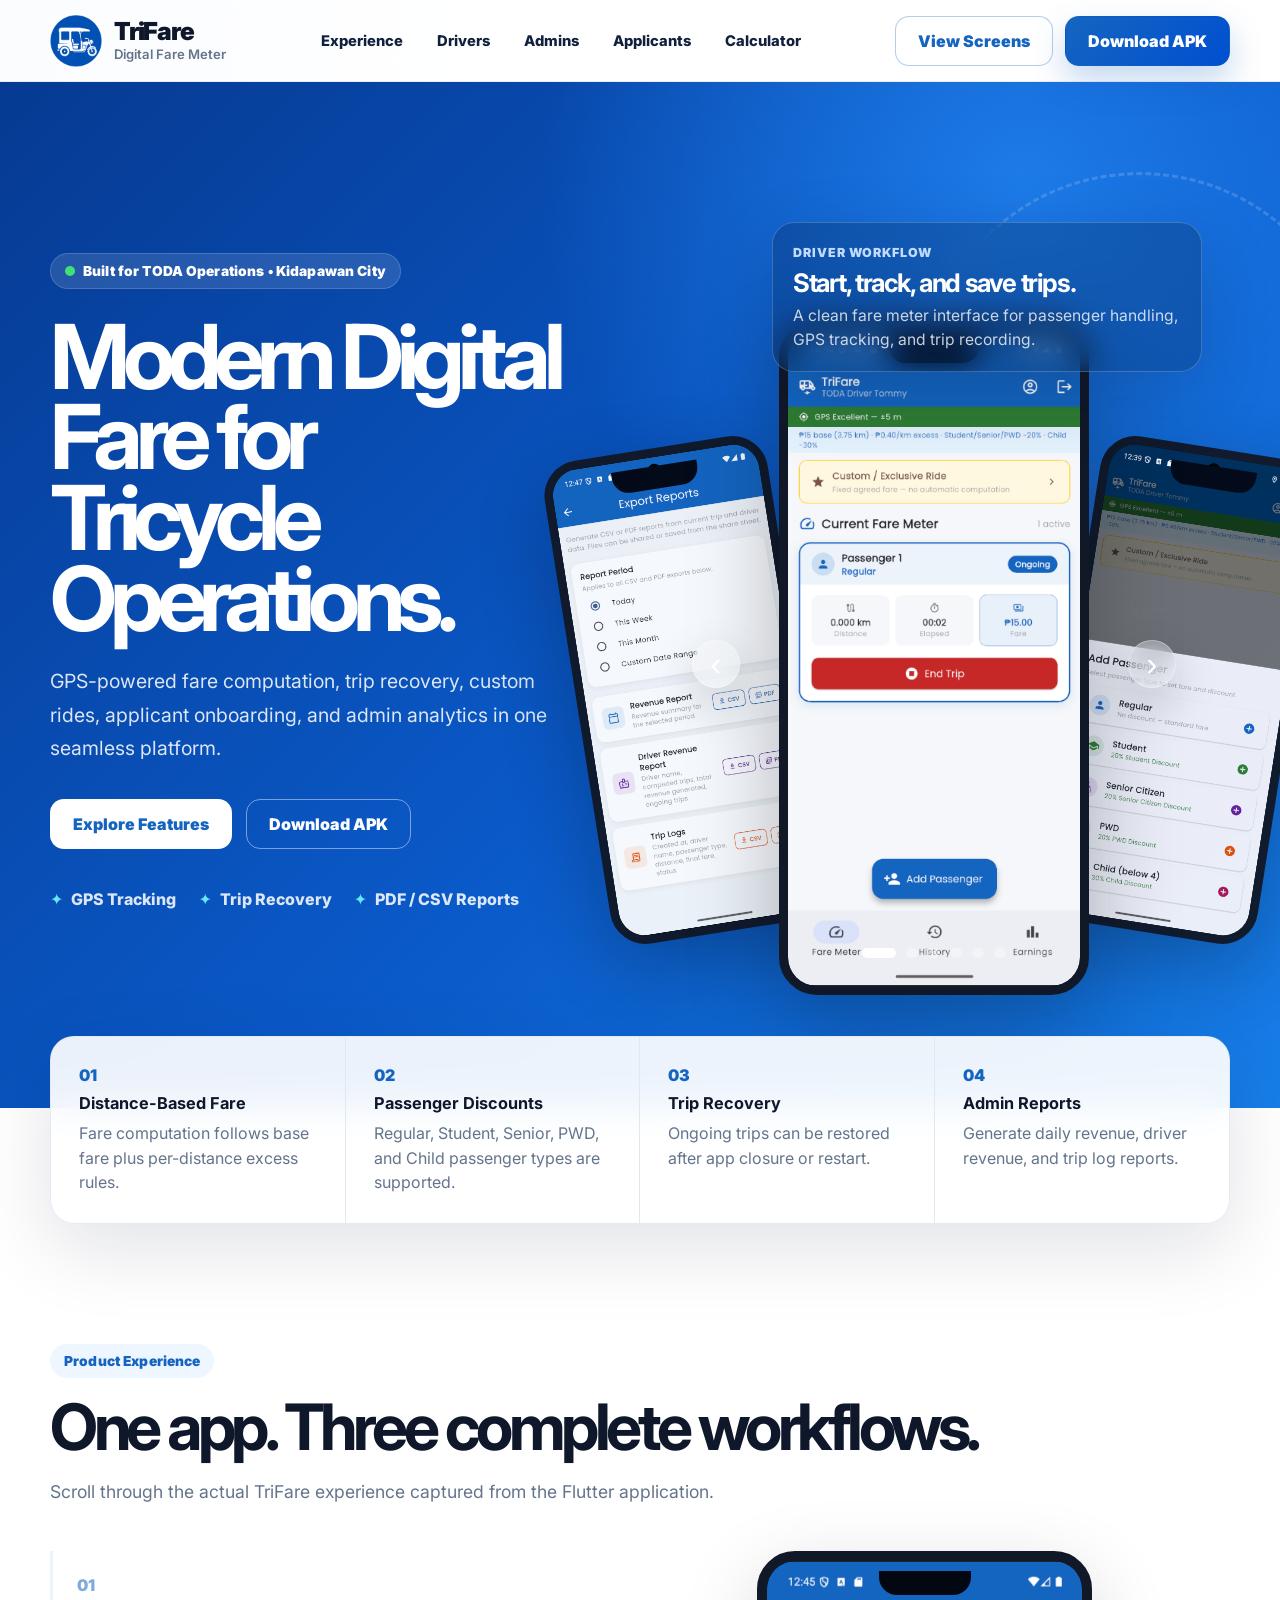
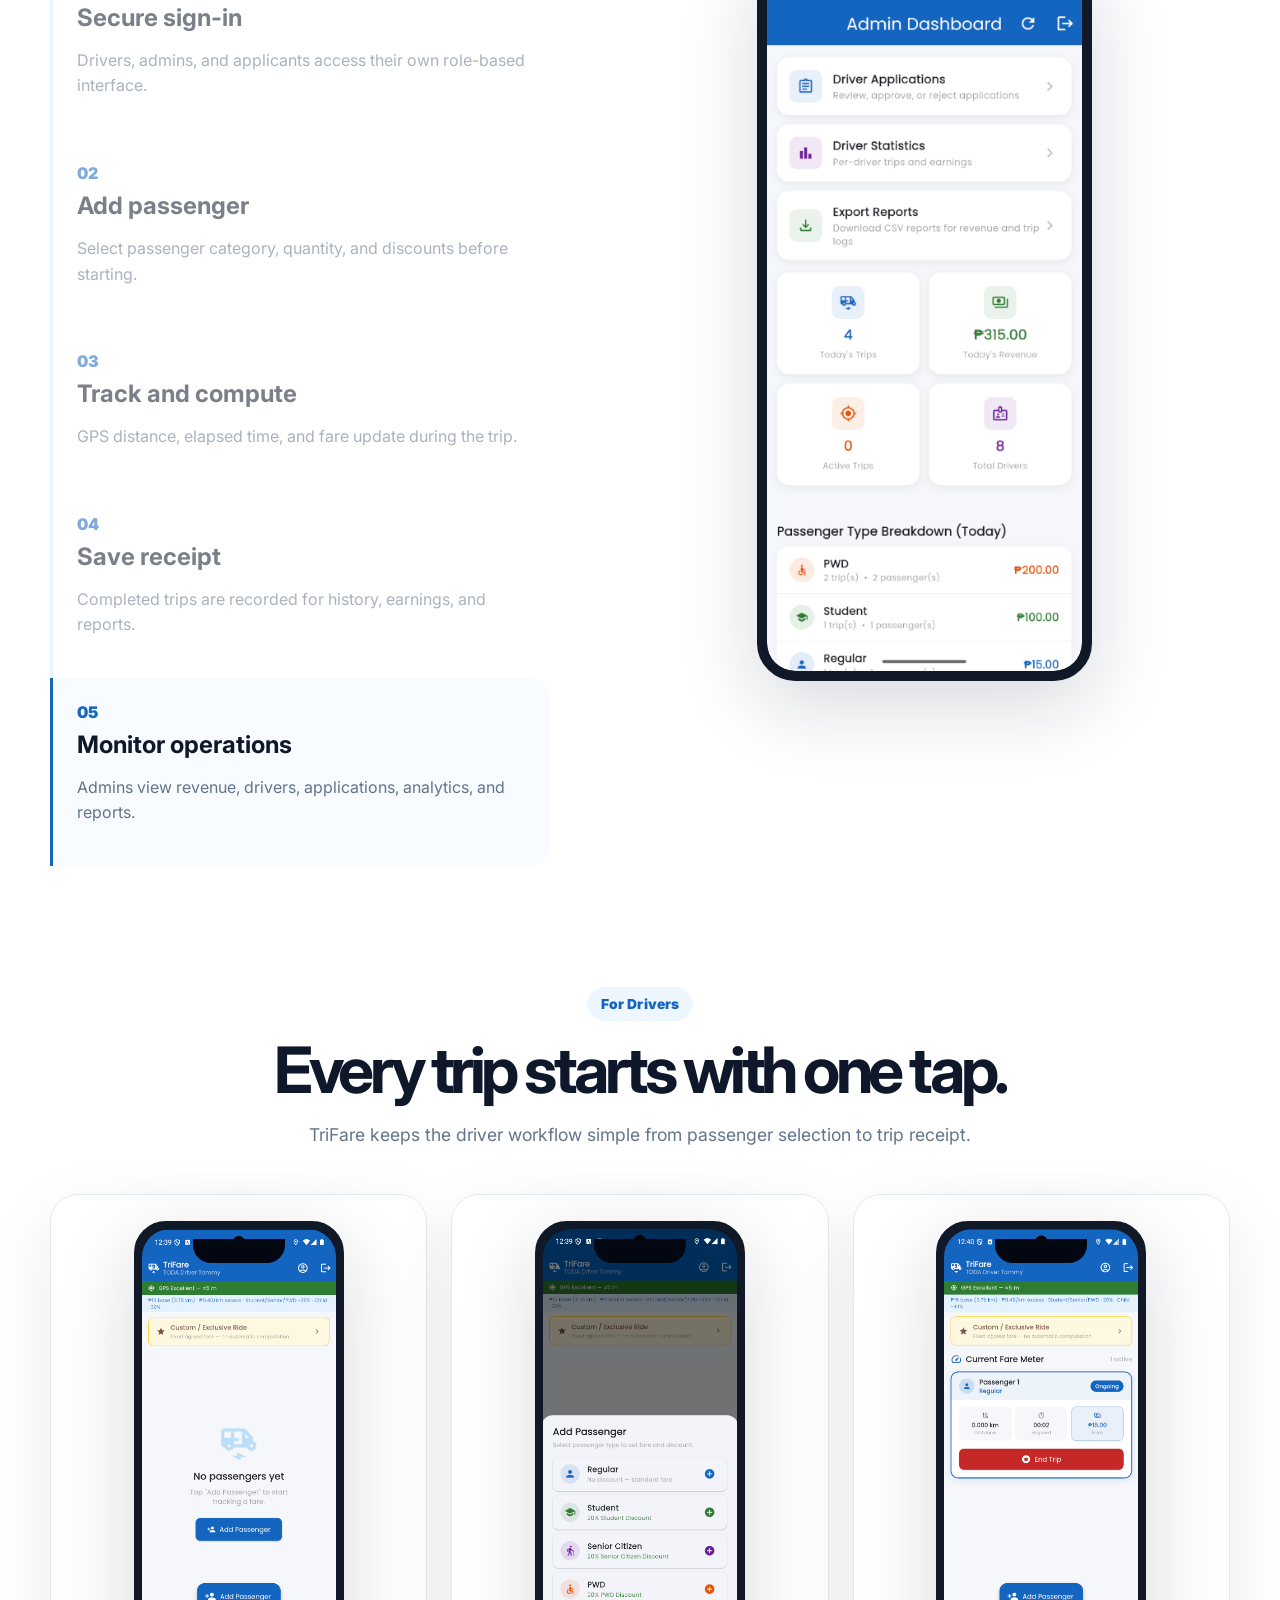
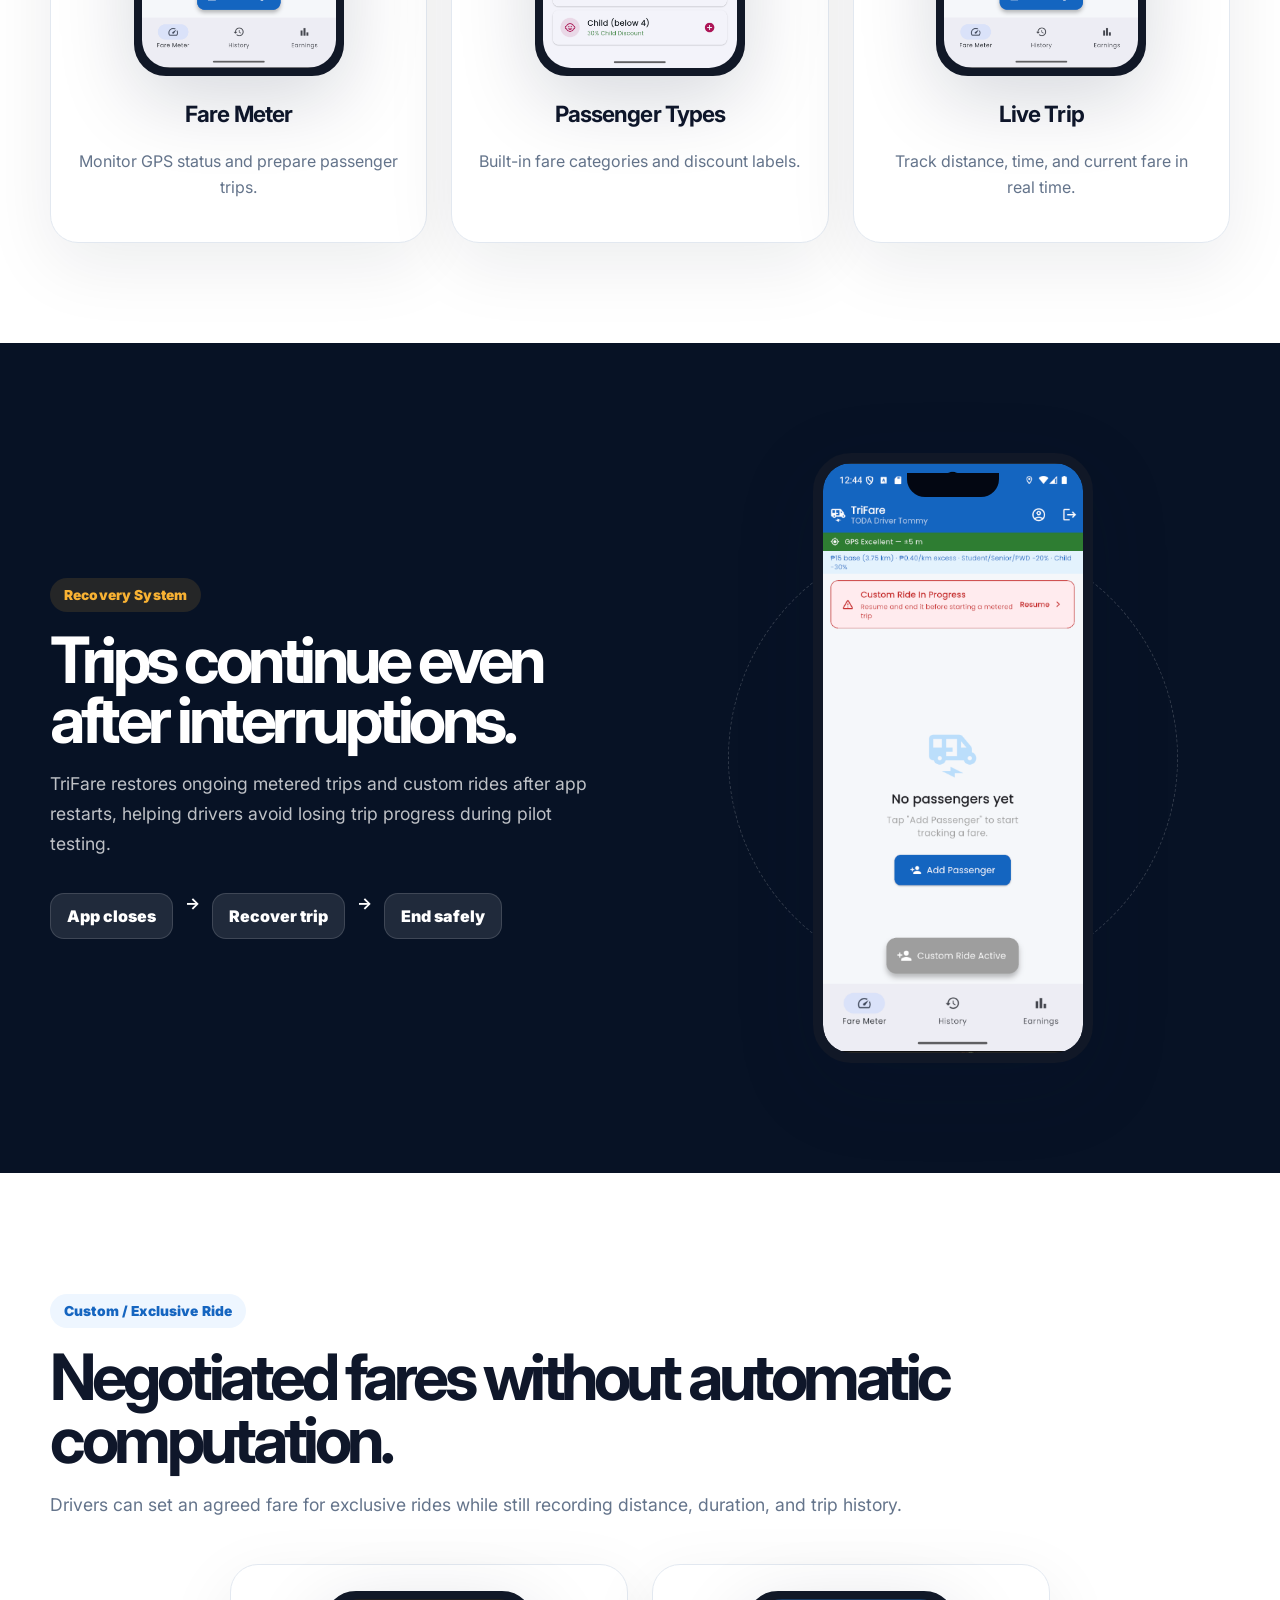
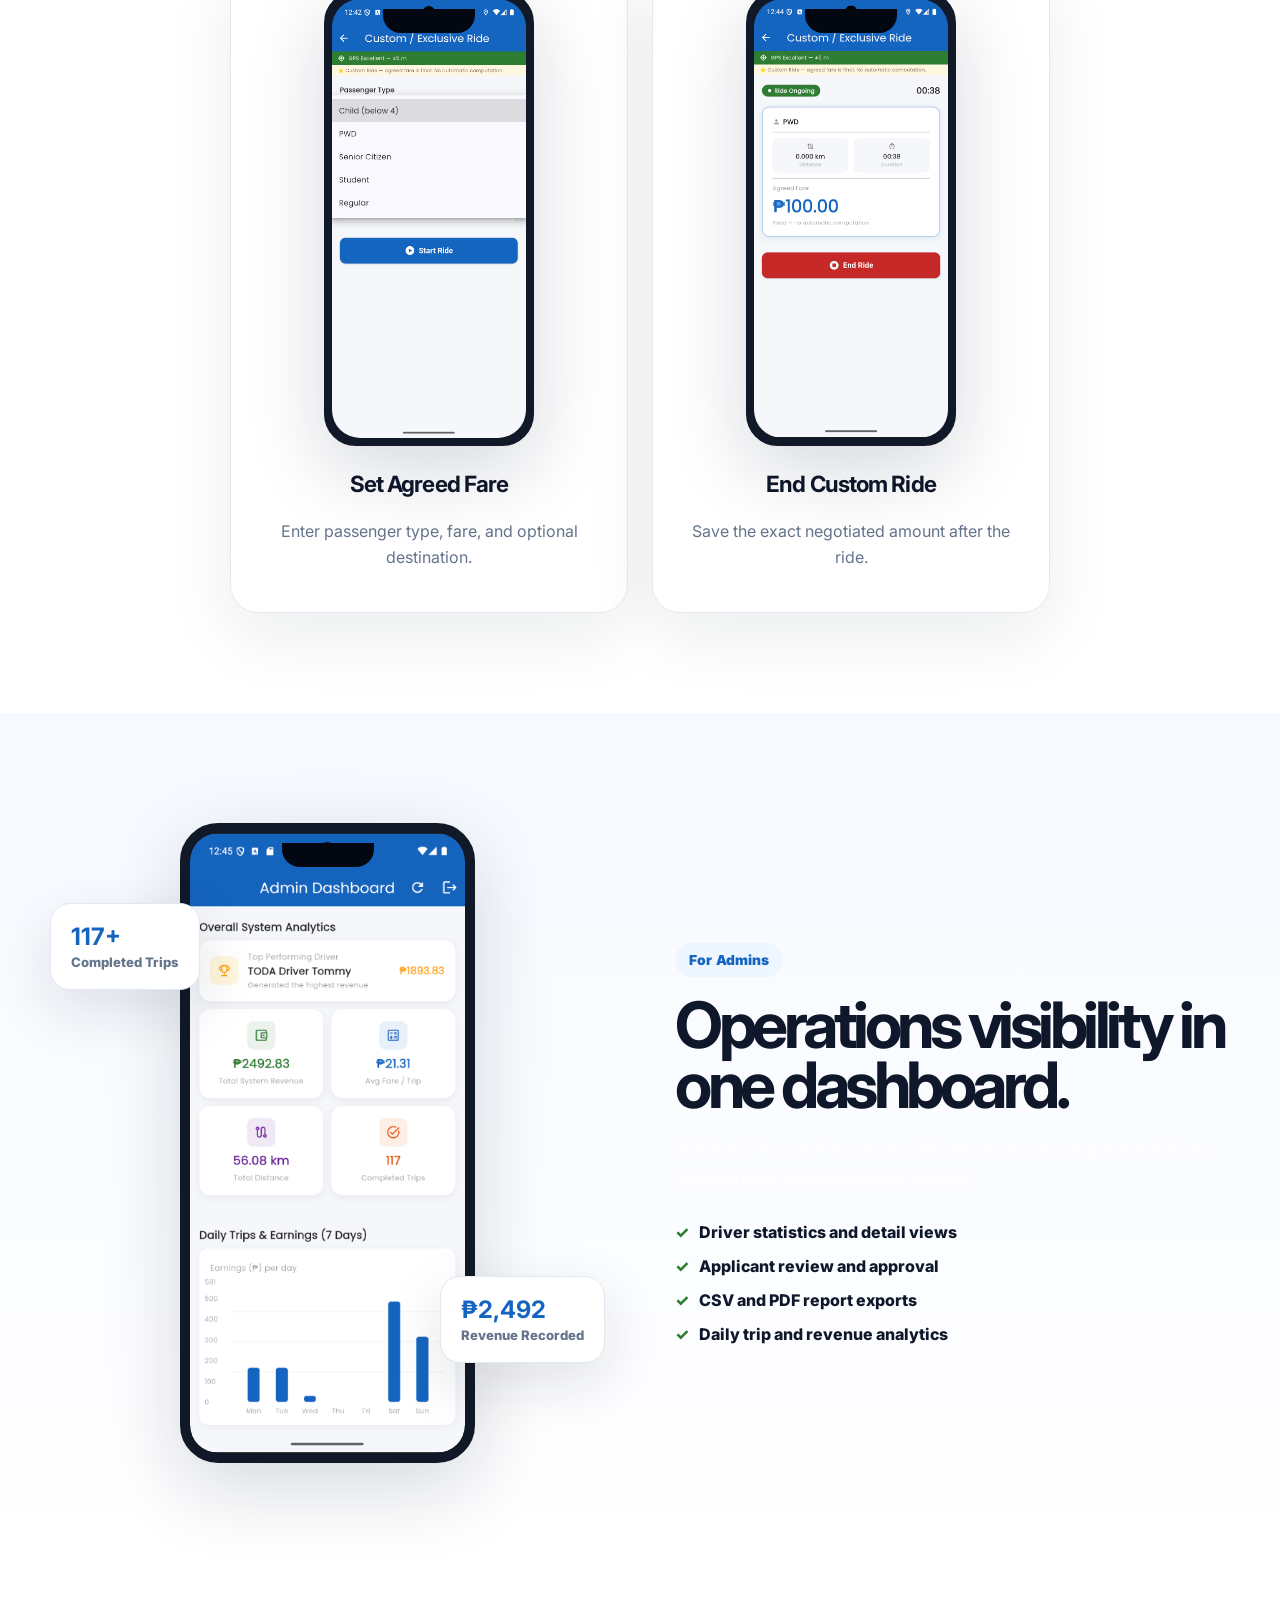
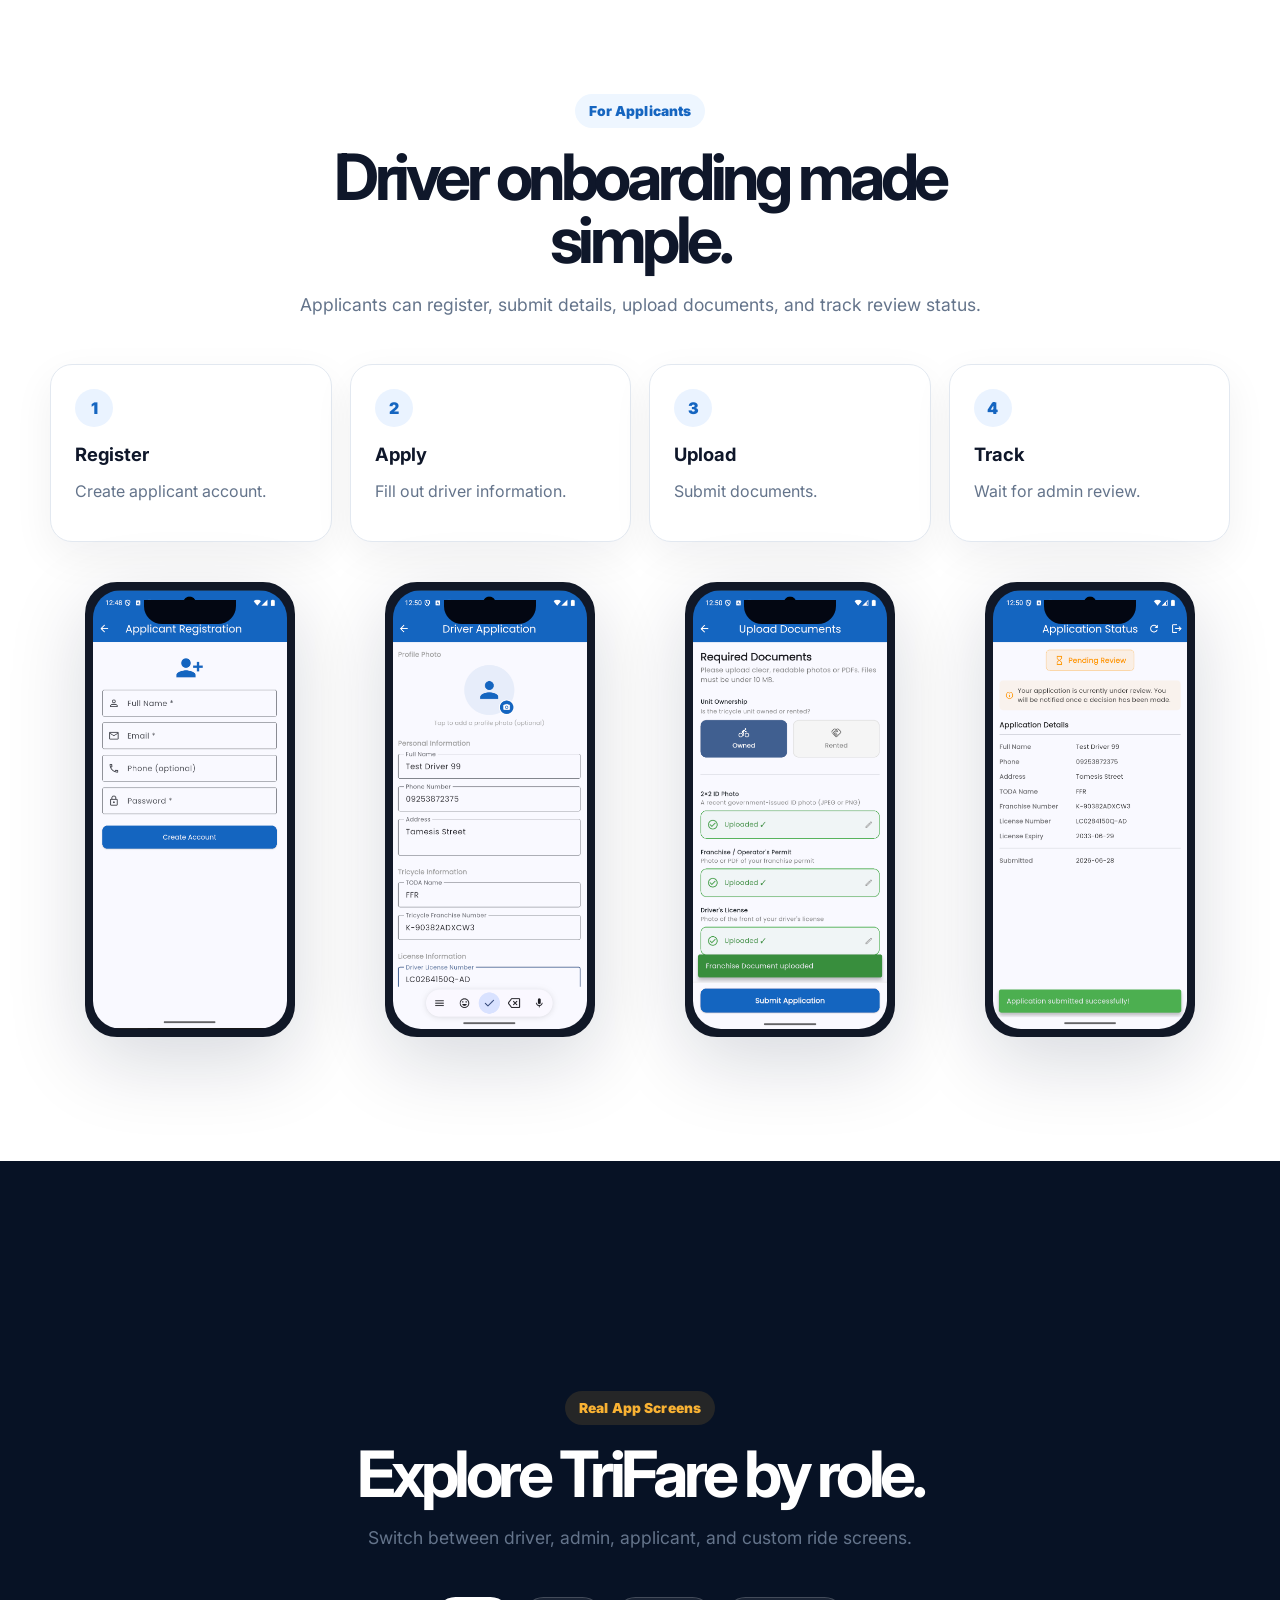
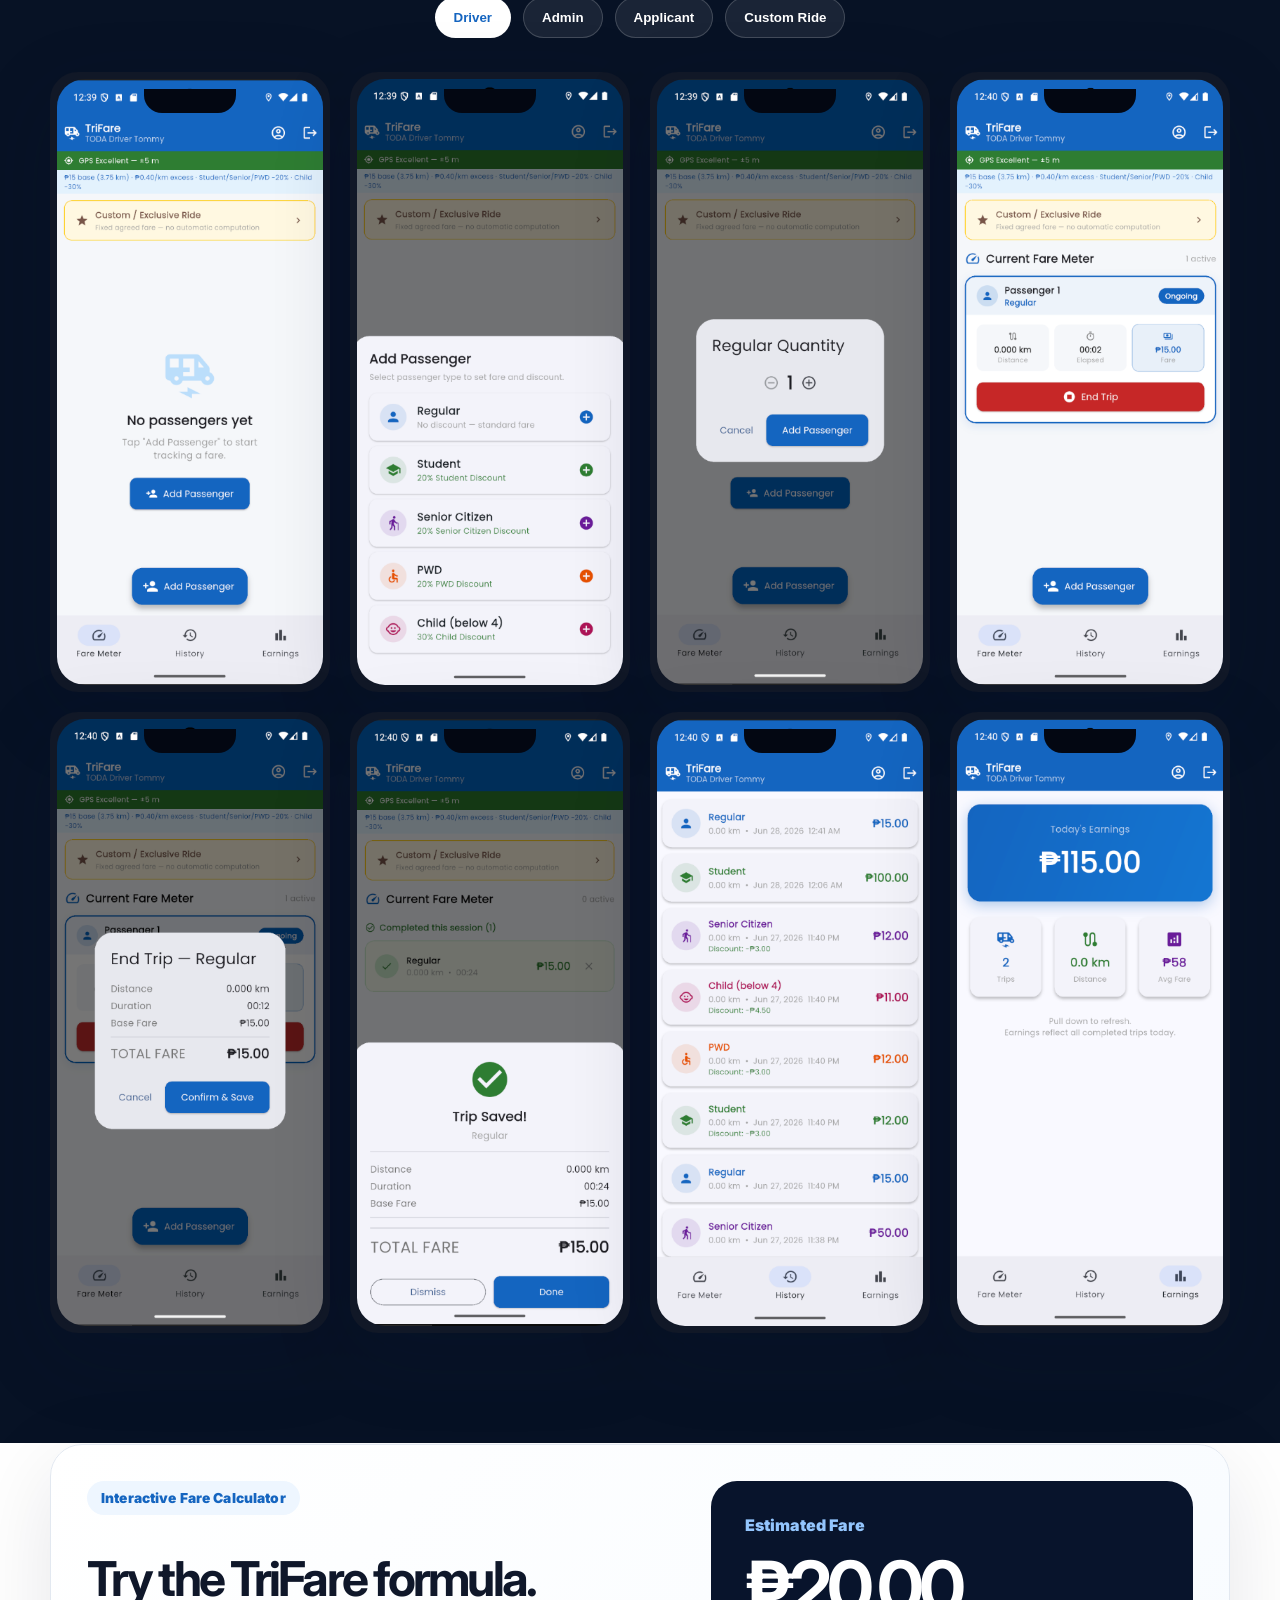
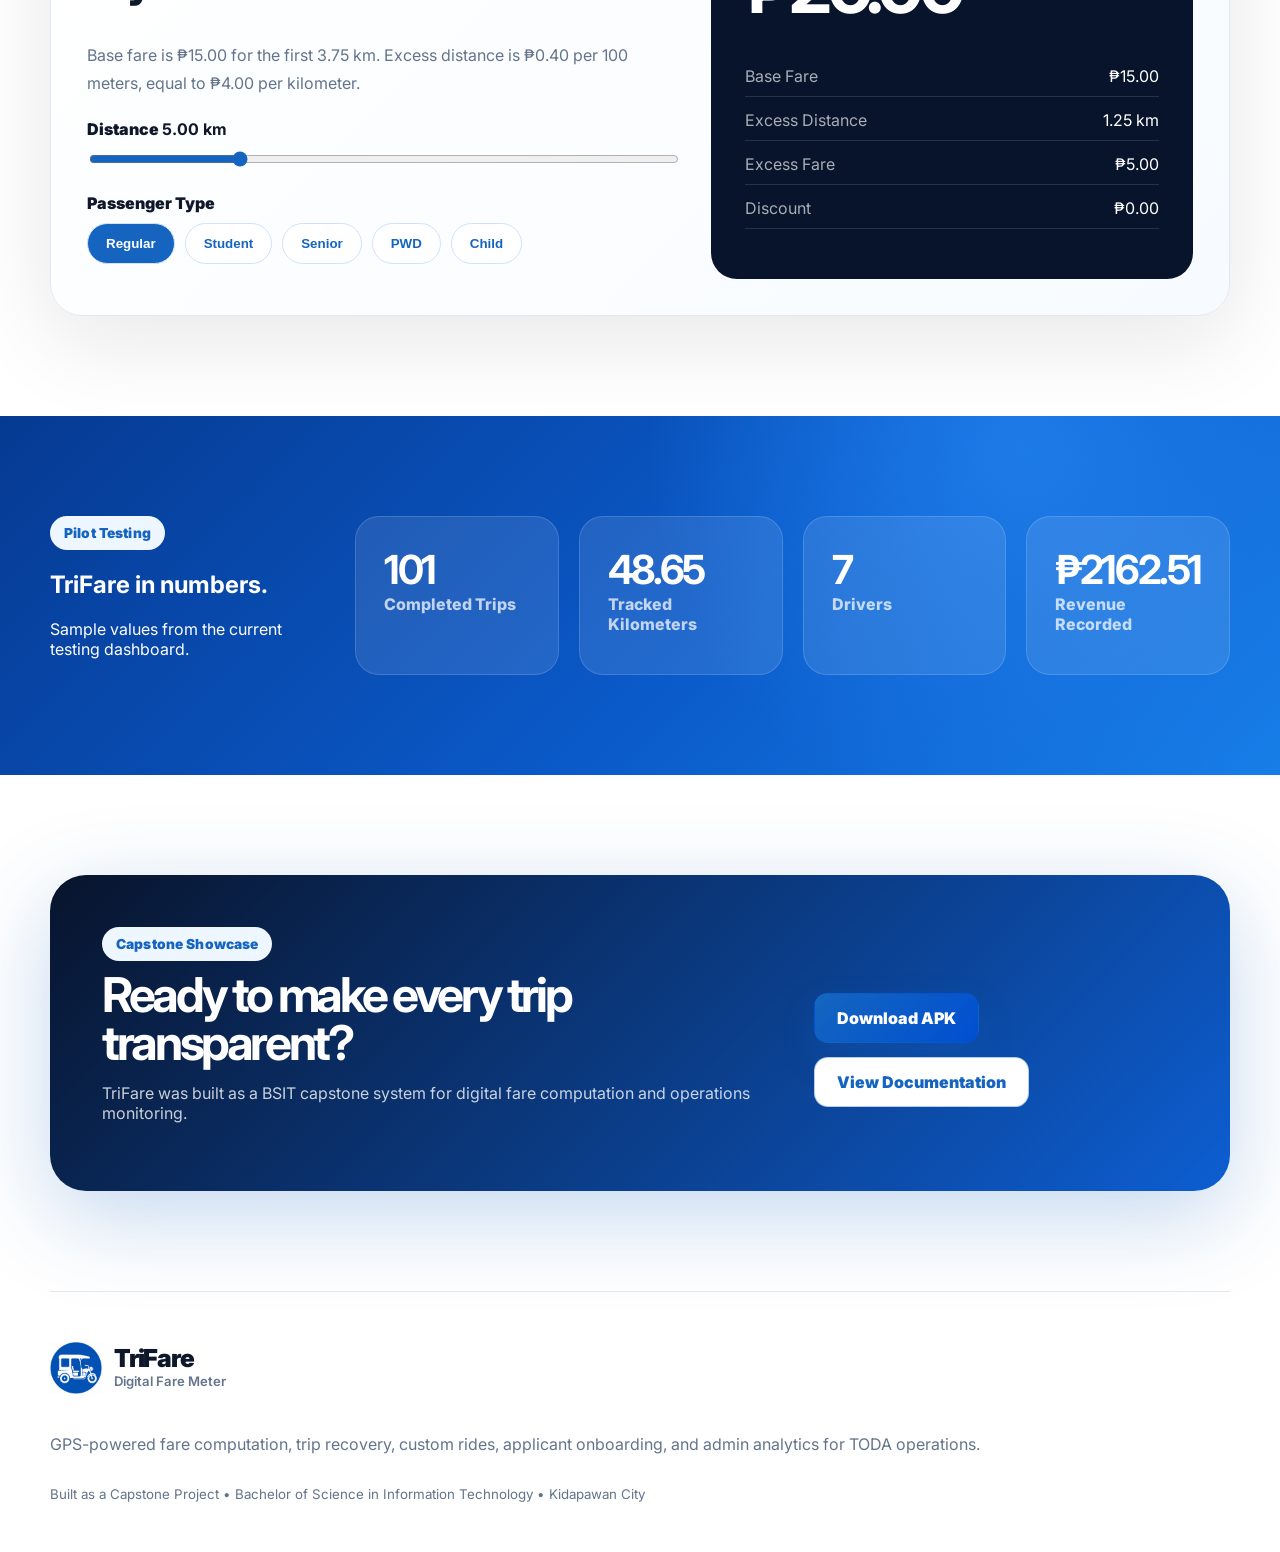
==== trifare_website_v2_2_clear_floating_carousel/trifare-website-v2/index.html @ 8cbdc925 "Add files via upload" ====
<!DOCTYPE html>
<html lang="en">
<head>
  <meta charset="UTF-8" />
  <meta name="viewport" content="width=device-width, initial-scale=1.0" />
  <title>TriFare Experience V2 — Digital Fare Meter</title>
  <meta name="description" content="TriFare is a GPS-powered digital fare meter, applicant onboarding, custom ride, trip recovery, and admin analytics system for TODA operations." />
  <link rel="preconnect" href="https://fonts.googleapis.com">
  <link rel="preconnect" href="https://fonts.gstatic.com" crossorigin>
  <link href="https://fonts.googleapis.com/css2?family=Inter:wght@400;500;600;700;800;900&display=swap" rel="stylesheet">
  <link rel="stylesheet" href="styles.css" />
</head>
<body>
  <div class="page-glow"></div>
  <header class="nav" id="top">
    <a class="brand" href="#top" aria-label="TriFare Home">
      <img src="assets/logos/trifare_logo.png" alt="TriFare logo" class="brand-logo" />
      <span><strong>TriFare</strong><small>Digital Fare Meter</small></span>
    </a>
    <nav class="nav-links">
      <a href="#experience">Experience</a>
      <a href="#driver">Drivers</a>
      <a href="#admin">Admins</a>
      <a href="#applicant">Applicants</a>
      <a href="#calculator">Calculator</a>
    </nav>
    <div class="nav-actions">
      <a class="btn ghost" href="#screens">View Screens</a>
      <a class="btn primary" href="https://github.com/FukimoMikoto/trifare-releases/releases/download/v1.0.0/TriFare-v1.0.0.apk"
        target="_blank"
        rel="noopener">Download APK</a>
    </div>
    <button class="menu" aria-label="Toggle menu">☰</button>
  </header>

  <main>
    <section class="hero section-blue">
      <div class="route-line"></div>
      <div class="container hero-grid">
        <div class="hero-copy reveal">
          <span class="badge"><i></i> Built for TODA Operations • Kidapawan City</span>
          <h1>Modern Digital Fare for Tricycle Operations.</h1>
          <p>GPS-powered fare computation, trip recovery, custom rides, applicant onboarding, and admin analytics in one seamless platform.</p>
          <div class="hero-actions">
            <a class="btn white" href="#driver">Explore Features</a>
            <a class="btn outline-white" href="#download">Download APK</a>
          </div>
          <div class="hero-metrics">
            <span>GPS Tracking</span><span>Trip Recovery</span><span>PDF / CSV Reports</span>
          </div>
        </div>
        <div class="hero-carousel reveal delay-1" aria-label="TriFare app carousel">
          <div class="carousel-copy">
            <span class="carousel-kicker" id="carouselKicker">Driver Workflow</span>
            <h2 id="carouselTitle">Start, track, and save trips.</h2>
            <p id="carouselDesc">A clean fare meter interface for passenger handling, GPS tracking, and trip recording.</p>
          </div>

          <div class="carousel-stage floating-stage">
            <button class="carousel-btn prev" type="button" aria-label="Previous screen">‹</button>

            <div class="phone-shell carousel-phone side-phone left-phone" data-shift="-1" aria-hidden="true">
              <img id="heroCarouselPrev" src="assets/screens/add-passenger.png" alt="Previous TriFare screen">
            </div>

            <div class="phone-shell carousel-phone main-phone">
              <img id="heroCarouselImage" src="assets/screens/active-trip.png" alt="TriFare active trip screen">
            </div>

            <div class="phone-shell carousel-phone side-phone right-phone" data-shift="1" aria-hidden="true">
              <img id="heroCarouselNext" src="assets/screens/end-trip.png" alt="Next TriFare screen">
            </div>

            <button class="carousel-btn next" type="button" aria-label="Next screen">›</button>
          </div>

          <div class="carousel-dots" id="heroCarouselDots" aria-label="Carousel navigation"></div>
        </div>
      </div>
    </section>

    <section class="feature-bar container reveal">
      <article><span>01</span><b>Distance-Based Fare</b><p>Fare computation follows base fare plus per-distance excess rules.</p></article>
      <article><span>02</span><b>Passenger Discounts</b><p>Regular, Student, Senior, PWD, and Child passenger types are supported.</p></article>
      <article><span>03</span><b>Trip Recovery</b><p>Ongoing trips can be restored after app closure or restart.</p></article>
      <article><span>04</span><b>Admin Reports</b><p>Generate daily revenue, driver revenue, and trip log reports.</p></article>
    </section>

    <section id="experience" class="scroll-experience container">
      <div class="section-heading reveal">
        <span class="eyebrow">Product Experience</span>
        <h2>One app. Three complete workflows.</h2>
        <p>Scroll through the actual TriFare experience captured from the Flutter application.</p>
      </div>
      <div class="experience-grid">
        <div class="experience-copy reveal">
          <div class="story-step active" data-img="login.png"><span>01</span><h3>Secure sign-in</h3><p>Drivers, admins, and applicants access their own role-based interface.</p></div>
          <div class="story-step" data-img="add-passenger.png"><span>02</span><h3>Add passenger</h3><p>Select passenger category, quantity, and discounts before starting.</p></div>
          <div class="story-step" data-img="active-trip.png"><span>03</span><h3>Track and compute</h3><p>GPS distance, elapsed time, and fare update during the trip.</p></div>
          <div class="story-step" data-img="receipt.png"><span>04</span><h3>Save receipt</h3><p>Completed trips are recorded for history, earnings, and reports.</p></div>
          <div class="story-step" data-img="admin-dashboard.png"><span>05</span><h3>Monitor operations</h3><p>Admins view revenue, drivers, applications, analytics, and reports.</p></div>
        </div>
        <div class="sticky-phone reveal delay-1">
          <div class="phone-shell large"><img id="storyPhone" src="assets/screens/login.png" alt="TriFare app experience"></div>
        </div>
      </div>
    </section>

    <section id="driver" class="role-section">
      <div class="container">
        <div class="section-heading center reveal">
          <span class="eyebrow">For Drivers</span>
          <h2>Every trip starts with one tap.</h2>
          <p>TriFare keeps the driver workflow simple from passenger selection to trip receipt.</p>
        </div>
        <div class="phone-card-grid">
          <article class="phone-card reveal"><div class="phone-shell mini"><img src="assets/screens/driver-empty.png" alt="Driver home"></div><h3>Fare Meter</h3><p>Monitor GPS status and prepare passenger trips.</p></article>
          <article class="phone-card reveal delay-1"><div class="phone-shell mini"><img src="assets/screens/add-passenger.png" alt="Add passenger"></div><h3>Passenger Types</h3><p>Built-in fare categories and discount labels.</p></article>
          <article class="phone-card reveal delay-2"><div class="phone-shell mini"><img src="assets/screens/active-trip.png" alt="Active trip"></div><h3>Live Trip</h3><p>Track distance, time, and current fare in real time.</p></article>
        </div>
      </div>
    </section>

    <section class="recovery-section section-dark">
      <div class="container split">
        <div class="reveal">
          <span class="eyebrow gold">Recovery System</span>
          <h2>Trips continue even after interruptions.</h2>
          <p>TriFare restores ongoing metered trips and custom rides after app restarts, helping drivers avoid losing trip progress during pilot testing.</p>
          <div class="recovery-flow"><span>App closes</span><b>→</b><span>Recover trip</span><b>→</b><span>End safely</span></div>
        </div>
        <div class="phone-orbit reveal delay-1">
          <div class="orbit-ring"></div>
          <div class="phone-shell"><img src="assets/screens/custom-banner.png" alt="Custom ride in progress"></div>
        </div>
      </div>
    </section>

    <section id="custom" class="custom-section container">
      <div class="section-heading reveal">
        <span class="eyebrow">Custom / Exclusive Ride</span>
        <h2>Negotiated fares without automatic computation.</h2>
        <p>Drivers can set an agreed fare for exclusive rides while still recording distance, duration, and trip history.</p>
      </div>
      <div class="phone-card-grid two">
        <article class="phone-card reveal"><div class="phone-shell mini"><img src="assets/screens/custom-form.png" alt="Custom ride form"></div><h3>Set Agreed Fare</h3><p>Enter passenger type, fare, and optional destination.</p></article>
        <article class="phone-card reveal delay-1"><div class="phone-shell mini"><img src="assets/screens/custom-active.png" alt="Custom ride active"></div><h3>End Custom Ride</h3><p>Save the exact negotiated amount after the ride.</p></article>
      </div>
    </section>

    <section id="admin" class="admin-section section-soft">
      <div class="container split reverse">
        <div class="admin-panel reveal">
          <div class="phone-shell dashboard"><img src="assets/screens/admin-analytics.png" alt="Admin analytics"></div>
          <div class="mini-stat up"><strong>117+</strong><span>Completed Trips</span></div>
          <div class="mini-stat down"><strong>₱2,492</strong><span>Revenue Recorded</span></div>
        </div>
        <div class="reveal delay-1">
          <span class="eyebrow">For Admins</span>
          <h2>Operations visibility in one dashboard.</h2>
          <p>Monitor driver performance, daily revenue, passenger breakdown, applications, and exportable reports.</p>
          <ul class="checklist">
            <li>Driver statistics and detail views</li>
            <li>Applicant review and approval</li>
            <li>CSV and PDF report exports</li>
            <li>Daily trip and revenue analytics</li>
          </ul>
        </div>
      </div>
    </section>

    <section id="applicant" class="applicant-section container">
      <div class="section-heading center reveal">
        <span class="eyebrow">For Applicants</span>
        <h2>Driver onboarding made simple.</h2>
        <p>Applicants can register, submit details, upload documents, and track review status.</p>
      </div>
      <div class="journey reveal">
        <div><span>1</span><b>Register</b><p>Create applicant account.</p></div>
        <div><span>2</span><b>Apply</b><p>Fill out driver information.</p></div>
        <div><span>3</span><b>Upload</b><p>Submit documents.</p></div>
        <div><span>4</span><b>Track</b><p>Wait for admin review.</p></div>
      </div>
      <div class="phone-row reveal delay-1">
        <div class="phone-shell mini"><img src="assets/screens/applicant-register.png" alt="Applicant registration"></div>
        <div class="phone-shell mini"><img src="assets/screens/application-filled.png" alt="Application form filled"></div>
        <div class="phone-shell mini"><img src="assets/screens/upload-docs.png" alt="Upload documents"></div>
        <div class="phone-shell mini"><img src="assets/screens/app-status.png" alt="Application status"></div>
      </div>
    </section>

    <section id="screens" class="screens-section section-dark">
      <div class="container">
        <div class="section-heading center reveal">
          <span class="eyebrow gold">Real App Screens</span>
          <h2>Explore TriFare by role.</h2>
          <p>Switch between driver, admin, applicant, and custom ride screens.</p>
        </div>
        <div class="screen-tabs reveal">
          <button class="active" data-gallery="driver">Driver</button>
          <button data-gallery="admin">Admin</button>
          <button data-gallery="applicant">Applicant</button>
          <button data-gallery="custom">Custom Ride</button>
        </div>
        <div class="gallery" id="screenGallery"></div>
      </div>
    </section>

    <section id="calculator" class="calculator-section container">
      <div class="calculator-card reveal">
        <div class="calc-copy">
          <span class="eyebrow">Interactive Fare Calculator</span>
          <h2>Try the TriFare formula.</h2>
          <p>Base fare is ₱15.00 for the first 3.75 km. Excess distance is ₱0.40 per 100 meters, equal to ₱4.00 per kilometer.</p>
          <label>Distance <b id="distanceLabel">5.00 km</b></label>
          <input type="range" id="distance" min="0" max="20" value="5" step="0.05">
          <label>Passenger Type</label>
          <div class="passenger-options" id="passengerOptions">
            <button class="active" data-discount="0" data-name="Regular">Regular</button>
            <button data-discount="0.20" data-name="Student">Student</button>
            <button data-discount="0.20" data-name="Senior">Senior</button>
            <button data-discount="0.20" data-name="PWD">PWD</button>
            <button data-discount="0.30" data-name="Child">Child</button>
          </div>
        </div>
        <div class="fare-panel">
          <span>Estimated Fare</span>
          <strong id="fareOutput">₱20.00</strong>
          <dl>
            <div><dt>Base Fare</dt><dd>₱15.00</dd></div>
            <div><dt>Excess Distance</dt><dd id="excessDistance">1.25 km</dd></div>
            <div><dt>Excess Fare</dt><dd id="excessFare">₱5.00</dd></div>
            <div><dt>Discount</dt><dd id="discountOutput">₱0.00</dd></div>
          </dl>
        </div>
      </div>
    </section>

    <section id="testing" class="stats-section section-blue">
      <div class="container stats-grid">
        <div class="reveal"><span class="eyebrow">Pilot Testing</span><h2>TriFare in numbers.</h2><p>Sample values from the current testing dashboard.</p></div>
        <article class="stat reveal"><strong data-count="117">0</strong><span>Completed Trips</span></article>
        <article class="stat reveal delay-1"><strong data-count="56.08">0</strong><span>Tracked Kilometers</span></article>
        <article class="stat reveal delay-2"><strong data-count="8">0</strong><span>Drivers</span></article>
        <article class="stat reveal delay-3"><strong data-count="2492.83">0</strong><span>Revenue Recorded</span></article>
      </div>
    </section>

    <section id="download" class="cta">
      <div class="container cta-card reveal">
        <div><span class="eyebrow">Capstone Showcase</span><h2>Ready to make every trip transparent?</h2><p>TriFare was built as a BSIT capstone system for digital fare computation and operations monitoring.</p></div>
        <div class="hero-actions"><a href="#" class="btn primary">Download APK</a><a href="#" class="btn ghost">View Documentation</a></div>
      </div>
    </section>
  </main>

  <footer class="footer container">
    <a class="brand" href="#top"><img src="assets/logos/trifare_logo.png" alt="TriFare logo" class="brand-logo" /><span><strong>TriFare</strong><small>Digital Fare Meter</small></span></a>
    <p>GPS-powered fare computation, trip recovery, custom rides, applicant onboarding, and admin analytics for TODA operations.</p>
    <small>Built as a Capstone Project • Bachelor of Science in Information Technology • Kidapawan City</small>
  </footer>

  <script src="script.js"></script>
</body>
</html>
---- trifare_website_v2_2_clear_floating_carousel/trifare-website-v2/styles.css ----
:root{
  --blue:#1565c0;--blue2:#0b4fb3;--dark:#08142c;--text:#0f172a;--muted:#64748b;--soft:#f4f7fb;--line:#e2e8f0;--green:#2e7d32;--red:#c62828;--gold:#f9b233;
  --shadow:0 24px 80px rgba(2,18,52,.16);--radius:28px;
}
*{box-sizing:border-box}html{scroll-behavior:smooth}body{margin:0;font-family:Inter,system-ui,-apple-system,Segoe UI,sans-serif;color:var(--text);background:#fff;overflow-x:hidden}img{max-width:100%;display:block}.container{width:min(1180px,calc(100% - 40px));margin-inline:auto}.page-glow{position:fixed;inset:-20%;background:radial-gradient(circle at 12% 14%,rgba(21,101,192,.16),transparent 30%),radial-gradient(circle at 85% 70%,rgba(46,125,50,.08),transparent 25%);pointer-events:none;z-index:-1}.nav{position:sticky;top:0;z-index:100;height:82px;background:rgba(255,255,255,.86);backdrop-filter:blur(18px);border-bottom:1px solid rgba(226,232,240,.75);display:flex;align-items:center;justify-content:space-between;padding:0 max(28px,calc((100vw - 1180px)/2));transition:.25s}.nav.scrolled{height:68px;box-shadow:0 10px 40px rgba(15,23,42,.08)}.brand{display:flex;align-items:center;gap:12px;text-decoration:none;color:var(--text);min-width:max-content}.brand-logo{width:52px;height:52px;object-fit:contain;flex:0 0 auto}.brand strong{display:block;font-size:1.55rem;line-height:1;font-weight:900;letter-spacing:-.05em}.brand small{display:block;color:var(--muted);font-size:.82rem;font-weight:600;margin-top:3px}.nav-links{display:flex;align-items:center;gap:34px}.nav-links a{color:#10203d;text-decoration:none;font-weight:800;font-size:.92rem}.nav-actions{display:flex;gap:12px}.btn{display:inline-flex;align-items:center;justify-content:center;gap:9px;padding:14px 22px;border-radius:14px;text-decoration:none;font-weight:900;border:1px solid transparent;transition:.25s;cursor:pointer}.btn:hover{transform:translateY(-2px)}.primary{background:linear-gradient(135deg,var(--blue),#004fd1);color:white;box-shadow:0 15px 32px rgba(21,101,192,.25)}.ghost{background:white;color:var(--blue);border-color:rgba(21,101,192,.32)}.white{background:white;color:var(--blue)}.outline-white{border-color:rgba(255,255,255,.45);color:white}.menu{display:none}.section-blue{background:radial-gradient(circle at 80% 10%,#1d7be8,transparent 35%),linear-gradient(135deg,#063a92 0%,#0a59c8 55%,#177ee8 100%);color:white;position:relative;overflow:hidden}.hero{min-height:780px;padding:112px 0 140px}.hero-grid{display:grid;grid-template-columns:.95fr 1.05fr;gap:52px;align-items:center}.badge,.eyebrow{display:inline-flex;align-items:center;gap:8px;padding:9px 14px;border-radius:999px;font-weight:900;font-size:.86rem;letter-spacing:.01em}.badge{background:rgba(255,255,255,.12);border:1px solid rgba(255,255,255,.16)}.badge i{width:10px;height:10px;border-radius:50%;background:#42df76}.eyebrow{color:var(--blue);background:#eef6ff}.gold{background:rgba(249,178,51,.12);color:#f9b233}.hero h1{font-size:clamp(3.4rem,7vw,6.9rem);line-height:.9;letter-spacing:-.08em;margin:28px 0 26px;max-width:740px}.hero p{font-size:1.22rem;line-height:1.7;color:rgba(255,255,255,.86);max-width:660px}.hero-actions{display:flex;flex-wrap:wrap;gap:14px;margin-top:34px}.hero-metrics{display:flex;flex-wrap:wrap;gap:22px;margin-top:40px;color:rgba(255,255,255,.86);font-weight:800}.hero-metrics span:before{content:'✦';color:#67e8f9;margin-right:8px}.hero-device-stage{position:relative;height:620px;perspective:1200px}.phone-shell{position:relative;border:10px solid #111827;border-radius:38px;background:#111827;box-shadow:var(--shadow);overflow:hidden;transform-style:preserve-3d}.phone-shell:before{content:'';position:absolute;top:10px;left:50%;transform:translateX(-50%);width:92px;height:24px;background:#030712;border-radius:0 0 18px 18px;z-index:2}.phone-shell img{width:100%;height:100%;object-fit:cover;border-radius:28px}.phone-shell.main{position:absolute;right:160px;top:30px;width:300px;height:655px;animation:float 5.5s ease-in-out infinite}.phone-shell.side{position:absolute;width:250px;height:545px;opacity:.78;filter:saturate(.9);top:95px}.phone-shell.left{right:390px;transform:rotate(-10deg)}.phone-shell.right{right:5px;transform:rotate(10deg)}.floating-pill{position:absolute;background:white;color:var(--blue);border-radius:999px;padding:12px 18px;font-weight:900;box-shadow:0 18px 45px rgba(0,0,0,.18);z-index:5}.pill-a{right:240px;top:45px}.pill-b{right:430px;bottom:100px}.pill-c{right:40px;bottom:88px}@keyframes float{0%,100%{transform:translateY(0)}50%{transform:translateY(-12px)}}.route-line{position:absolute;right:-80px;top:90px;width:440px;height:440px;border:3px dashed rgba(255,255,255,.16);border-radius:50%;transform:rotate(25deg)}.feature-bar{position:relative;margin-top:-72px;background:rgba(255,255,255,.92);backdrop-filter:blur(20px);border:1px solid rgba(226,232,240,.9);border-radius:24px;box-shadow:0 24px 80px rgba(2,18,52,.12);display:grid;grid-template-columns:repeat(4,1fr);overflow:hidden}.feature-bar article{padding:28px;border-right:1px solid var(--line)}.feature-bar article:last-child{border-right:0}.feature-bar span{color:var(--blue);font-weight:900}.feature-bar b{display:block;margin:8px 0;font-size:1.02rem}.feature-bar p{color:var(--muted);line-height:1.55;margin:0}.section-heading{margin:120px 0 44px}.section-heading.center{text-align:center;max-width:760px;margin-inline:auto}.section-heading h2{font-size:clamp(2.4rem,5vw,4.5rem);line-height:.98;letter-spacing:-.07em;margin:18px 0}.section-heading p{font-size:1.1rem;color:var(--muted);line-height:1.7}.experience-grid{display:grid;grid-template-columns:.9fr 1.1fr;gap:70px;align-items:start}.story-step{padding:24px;border-left:3px solid #dbeafe;opacity:.55;transition:.25s}.story-step.active{opacity:1;border-color:var(--blue);background:#f8fbff;border-radius:0 20px 20px 0}.story-step span{color:var(--blue);font-weight:900}.story-step h3{font-size:1.5rem;margin:8px 0}.story-step p{color:var(--muted);line-height:1.6}.sticky-phone{position:sticky;top:110px;display:grid;place-items:center}.phone-shell.large{width:335px;height:730px}.role-section,.custom-section,.applicant-section,.calculator-section{padding:1px 0 100px}.phone-card-grid{display:grid;grid-template-columns:repeat(3,1fr);gap:24px}.phone-card-grid.two{grid-template-columns:repeat(2,1fr);max-width:820px;margin:auto}.phone-card{background:white;border:1px solid var(--line);border-radius:var(--radius);box-shadow:0 22px 70px rgba(15,23,42,.08);padding:26px;text-align:center}.phone-shell.mini{width:210px;height:455px;margin:0 auto 24px;border-width:8px;border-radius:32px}.phone-card h3{font-size:1.4rem;letter-spacing:-.04em}.phone-card p{color:var(--muted);line-height:1.6}.section-dark{background:#071225;color:white;overflow:hidden}.recovery-section{padding:110px 0}.split{display:grid;grid-template-columns:1fr 1fr;gap:70px;align-items:center}.split h2{font-size:clamp(2.6rem,5vw,5rem);line-height:.95;letter-spacing:-.07em;margin:18px 0}.split p{font-size:1.1rem;line-height:1.7;color:rgba(255,255,255,.74)}.recovery-flow{display:flex;gap:12px;flex-wrap:wrap;margin-top:34px}.recovery-flow span{background:rgba(255,255,255,.1);border:1px solid rgba(255,255,255,.14);padding:12px 16px;border-radius:14px;font-weight:900}.phone-orbit{position:relative;display:grid;place-items:center;min-height:560px}.phone-orbit .phone-shell{width:280px;height:610px}.orbit-ring{position:absolute;width:450px;height:450px;border:1px dashed rgba(255,255,255,.18);border-radius:50%;animation:spin 24s linear infinite}@keyframes spin{to{transform:rotate(360deg)}}.section-soft{background:linear-gradient(180deg,#f6f9ff,#fff);padding:110px 0}.admin-panel{position:relative;display:grid;place-items:center}.phone-shell.dashboard{width:295px;height:640px}.mini-stat{position:absolute;background:white;border:1px solid var(--line);border-radius:20px;padding:18px 20px;box-shadow:0 20px 60px rgba(15,23,42,.12)}.mini-stat strong{display:block;color:var(--blue);font-size:1.5rem}.mini-stat span{color:var(--muted);font-size:.82rem;font-weight:800}.mini-stat.up{left:0;top:80px}.mini-stat.down{right:0;bottom:100px}.checklist{list-style:none;padding:0;margin:28px 0 0;display:grid;gap:14px}.checklist li{font-weight:800}.checklist li:before{content:'✓';color:var(--green);margin-right:10px}.journey{display:grid;grid-template-columns:repeat(4,1fr);gap:18px;margin-bottom:40px}.journey div{background:white;border:1px solid var(--line);border-radius:22px;padding:24px;box-shadow:0 14px 42px rgba(15,23,42,.06)}.journey span{display:grid;place-items:center;width:38px;height:38px;border-radius:50%;background:#eaf3ff;color:var(--blue);font-weight:900}.journey b{display:block;margin-top:16px;font-size:1.15rem}.journey p{color:var(--muted)}.phone-row{display:flex;gap:20px;justify-content:center;flex-wrap:wrap}.screens-section{padding:110px 0}.screen-tabs{display:flex;justify-content:center;gap:12px;flex-wrap:wrap;margin-bottom:34px}.screen-tabs button,.passenger-options button{border:1px solid rgba(255,255,255,.18);border-radius:999px;background:rgba(255,255,255,.08);color:white;padding:12px 18px;font-weight:900;cursor:pointer}.screen-tabs button.active{background:white;color:var(--blue)}.gallery{display:grid;grid-template-columns:repeat(4,1fr);gap:20px}.gallery .phone-shell{width:100%;height:auto;aspect-ratio:390/864;border-width:7px;border-radius:28px}.calculator-card{display:grid;grid-template-columns:1.1fr .9fr;gap:34px;background:linear-gradient(135deg,#fff,#f7fbff);border:1px solid var(--line);border-radius:32px;box-shadow:0 24px 90px rgba(15,23,42,.1);padding:36px}.calculator-card h2{font-size:3rem;line-height:1;letter-spacing:-.06em}.calculator-card p{color:var(--muted);line-height:1.7}.calculator-card label{display:block;margin:22px 0 10px;font-weight:900}input[type=range]{width:100%;accent-color:var(--blue)}.passenger-options{display:flex;flex-wrap:wrap;gap:10px}.passenger-options button{color:var(--blue);background:white;border-color:#cfe2ff}.passenger-options button.active{background:var(--blue);color:white}.fare-panel{background:var(--dark);color:white;border-radius:26px;padding:34px;display:flex;flex-direction:column;justify-content:center}.fare-panel span{color:#93c5fd;font-weight:900}.fare-panel strong{font-size:4.5rem;letter-spacing:-.07em;margin:8px 0 20px}.fare-panel dl{display:grid;gap:13px}.fare-panel div{display:flex;justify-content:space-between;border-bottom:1px solid rgba(255,255,255,.12);padding-bottom:10px}.fare-panel dt{color:rgba(255,255,255,.65)}.stats-section{padding:100px 0}.stats-grid{display:grid;grid-template-columns:1.4fr repeat(4,1fr);gap:20px;align-items:stretch}.stat{background:rgba(255,255,255,.1);border:1px solid rgba(255,255,255,.15);border-radius:24px;padding:28px}.stat strong{font-size:2.5rem;display:block;letter-spacing:-.06em}.stat span{color:rgba(255,255,255,.72);font-weight:800}.cta{padding:100px 0}.cta-card{background:linear-gradient(135deg,#08142c,#0d5ed2);color:white;border-radius:36px;padding:52px;display:flex;justify-content:space-between;gap:30px;align-items:center;box-shadow:0 25px 90px rgba(21,101,192,.25)}.cta-card h2{font-size:3rem;letter-spacing:-.07em;line-height:1;margin:10px 0}.cta-card p{color:rgba(255,255,255,.78)}.footer{padding:50px 0;color:var(--muted);display:grid;gap:16px;border-top:1px solid var(--line)}.footer .brand{margin-bottom:8px}.reveal{opacity:0;transform:translateY(22px);transition:.7s ease}.reveal.in{opacity:1;transform:none}.delay-1{transition-delay:.1s}.delay-2{transition-delay:.2s}.delay-3{transition-delay:.3s}@media(max-width:980px){.nav-links,.nav-actions{display:none}.menu{display:block;border:0;background:transparent;font-size:1.4rem}.hero-grid,.experience-grid,.split,.calculator-card{grid-template-columns:1fr}.hero{padding-top:70px}.hero-device-stage{height:560px}.phone-shell.main{left:50%;right:auto;transform:translateX(-50%);width:250px;height:545px}.phone-shell.left{left:5%;right:auto;width:205px;height:445px}.phone-shell.right{right:5%;width:205px;height:445px}.feature-bar,.phone-card-grid,.journey,.gallery,.stats-grid{grid-template-columns:1fr}.phone-card-grid.two{grid-template-columns:1fr}.stats-grid{grid-template-columns:repeat(2,1fr)}.cta-card{flex-direction:column;align-items:flex-start}.brand-logo{width:44px;height:44px}}@media(max-width:620px){.container{width:min(100% - 28px,1180px)}.hero h1{font-size:3.2rem}.hero-device-stage{height:500px}.phone-shell.side{display:none}.phone-shell.main{width:230px;height:500px}.feature-bar{margin-top:-35px}.gallery{grid-template-columns:repeat(2,1fr)}.stats-grid{grid-template-columns:1fr}.fare-panel strong{font-size:3.1rem}.nav{height:72px}.brand strong{font-size:1.25rem}.brand small{font-size:.72rem}.brand-logo{width:38px;height:38px}}


/* V2.1 Hero carousel refinement: replaces blurred side phones with one clean rotating phone preview */
.hero-carousel {
  position: relative;
  min-height: 640px;
  display: grid;
  grid-template-rows: auto 1fr auto;
  align-items: center;
  justify-items: center;
  padding: 28px 0 10px;
}

.carousel-copy {
  width: min(430px, 100%);
  justify-self: end;
  margin-right: 72px;
  padding: 18px 20px;
  border: 1px solid rgba(255, 255, 255, .16);
  border-radius: 24px;
  background: rgba(255, 255, 255, .10);
  backdrop-filter: blur(18px);
  box-shadow: 0 22px 70px rgba(0, 0, 0, .16);
}

.carousel-kicker {
  display: inline-flex;
  margin-bottom: 10px;
  font-size: .78rem;
  font-weight: 900;
  letter-spacing: .08em;
  text-transform: uppercase;
  color: #bfdbfe;
}

.carousel-copy h2 {
  margin: 0 0 8px;
  font-size: clamp(1.45rem, 2vw, 2rem);
  line-height: 1.02;
  letter-spacing: -.055em;
}

.carousel-copy p {
  margin: 0;
  font-size: .98rem;
  line-height: 1.55;
  color: rgba(255, 255, 255, .78);
}

.carousel-stage {
  position: relative;
  width: min(520px, 100%);
  min-height: 530px;
  display: grid;
  place-items: center;
  isolation: isolate;
}

.carousel-stage::before {
  content: '';
  position: absolute;
  inset: 9% 4% 10%;
  border-radius: 42px;
  background:
    radial-gradient(circle at 50% 18%, rgba(255,255,255,.28), transparent 35%),
    linear-gradient(135deg, rgba(255,255,255,.18), rgba(255,255,255,.04));
  filter: blur(.2px);
  opacity: .72;
  z-index: -1;
}

.phone-shell.carousel-phone {
  position: relative;
  width: 285px;
  height: 620px;
  border-width: 10px;
  border-radius: 40px;
  transform: none;
  animation: carouselFloat 5.5s ease-in-out infinite;
}

.phone-shell.carousel-phone img {
  transition: opacity .22s ease, transform .22s ease;
}

.phone-shell.carousel-phone.switching img {
  opacity: .35;
  transform: scale(.985);
}

.carousel-btn {
  position: absolute;
  top: 50%;
  translate: 0 -50%;
  width: 48px;
  height: 48px;
  border: 1px solid rgba(255,255,255,.32);
  border-radius: 999px;
  color: #fff;
  background: rgba(255,255,255,.14);
  backdrop-filter: blur(14px);
  font-size: 2.1rem;
  line-height: 1;
  cursor: pointer;
  z-index: 4;
  transition: transform .2s ease, background .2s ease;
}

.carousel-btn:hover {
  transform: translateY(-2px) scale(1.04);
  background: rgba(255,255,255,.24);
}

.carousel-btn.prev { left: 36px; }
.carousel-btn.next { right: 36px; }

.carousel-dots {
  display: flex;
  justify-content: center;
  gap: 10px;
  margin-top: 12px;
}

.carousel-dots button {
  width: 10px;
  height: 10px;
  border: 0;
  border-radius: 999px;
  background: rgba(255,255,255,.35);
  cursor: pointer;
  transition: width .2s ease, background .2s ease;
}

.carousel-dots button.active {
  width: 34px;
  background: #fff;
}

@keyframes carouselFloat {
  0%, 100% { transform: translateY(0); }
  50% { transform: translateY(-10px); }
}

@media (max-width: 980px) {
  .hero-carousel { min-height: 640px; }
  .carousel-copy { justify-self: center; margin-right: 0; text-align: center; }
  .carousel-stage { min-height: 500px; }
  .phone-shell.carousel-phone { width: 245px; height: 535px; }
  .carousel-btn.prev { left: 12px; }
  .carousel-btn.next { right: 12px; }
}

@media (max-width: 620px) {
  .hero-carousel { min-height: 540px; padding-top: 0; }
  .carousel-copy { display: none; }
  .carousel-stage { min-height: 500px; }
  .phone-shell.carousel-phone { width: 230px; height: 500px; }
  .carousel-btn { width: 42px; height: 42px; font-size: 1.8rem; }
}

/* V2.2 HERO FLOATING CAROUSEL OVERRIDES
   Clear real screenshots, no blur, same premium floating feel. */
.hero-carousel {
  position: relative;
  min-height: 650px;
  display: grid;
  align-content: center;
  gap: 22px;
}

.hero-carousel .carousel-copy {
  position: relative;
  z-index: 8;
  width: min(430px, 92%);
  justify-self: end;
  margin: 0 28px 0 0;
  padding: 18px 20px;
  border: 1px solid rgba(255,255,255,.20);
  border-radius: 22px;
  background: rgba(3, 20, 54, .26);
  backdrop-filter: blur(14px);
  box-shadow: 0 24px 70px rgba(2, 18, 52, .20);
}

.floating-stage {
  position: relative;
  min-height: 540px;
  display: grid;
  place-items: center;
  isolation: isolate;
  perspective: 1200px;
}

.floating-stage::before {
  content: '';
  position: absolute;
  width: 620px;
  height: 420px;
  border-radius: 999px;
  background: radial-gradient(circle, rgba(255,255,255,.18), rgba(255,255,255,0) 62%);
  filter: blur(16px);
  z-index: -2;
}

.floating-stage .carousel-phone {
  position: absolute;
  border-width: 9px;
  border-radius: 38px;
  background: #0b1220;
  box-shadow: 0 30px 90px rgba(0,0,0,.28);
  transition: transform .34s ease, opacity .34s ease, filter .34s ease;
  cursor: pointer;
}

.floating-stage .carousel-phone img {
  width: 100%;
  height: 100%;
  object-fit: cover;
  border-radius: 28px;
  filter: none !important;
  opacity: 1 !important;
  transform: none !important;
}

.floating-stage .main-phone {
  width: 310px;
  height: 675px;
  z-index: 5;
  transform: translateY(-6px) rotate(0deg);
  animation: carouselFloat 5.5s ease-in-out infinite;
}

.floating-stage .side-phone {
  width: 240px;
  height: 520px;
  z-index: 3;
  opacity: .96;
  filter: none !important;
}

.floating-stage .left-phone {
  transform: translateX(-245px) translateY(26px) rotate(-9deg) scale(.94);
}

.floating-stage .right-phone {
  transform: translateX(245px) translateY(26px) rotate(9deg) scale(.94);
}

.floating-stage .side-phone:hover {
  opacity: 1;
}

.floating-stage .left-phone:hover {
  transform: translateX(-255px) translateY(10px) rotate(-7deg) scale(.98);
}

.floating-stage .right-phone:hover {
  transform: translateX(255px) translateY(10px) rotate(7deg) scale(.98);
}

.floating-stage.is-switching .main-phone {
  transform: translateY(-10px) scale(.985);
}

.carousel-btn {
  z-index: 10;
  box-shadow: 0 18px 45px rgba(0,0,0,.18);
}

.carousel-btn.prev { left: 18px; }
.carousel-btn.next { right: 18px; }

.carousel-dots {
  position: relative;
  z-index: 9;
  margin-top: -8px;
}

@media (max-width: 1100px) {
  .floating-stage .main-phone { width: 270px; height: 590px; }
  .floating-stage .side-phone { width: 210px; height: 455px; }
  .floating-stage .left-phone { transform: translateX(-205px) translateY(30px) rotate(-8deg) scale(.92); }
  .floating-stage .right-phone { transform: translateX(205px) translateY(30px) rotate(8deg) scale(.92); }
}

@media (max-width: 860px) {
  .hero-carousel { min-height: 590px; }
  .hero-carousel .carousel-copy { justify-self: center; margin-right: 0; text-align: center; }
  .floating-stage { min-height: 455px; }
  .floating-stage .main-phone { width: 230px; height: 500px; }
  .floating-stage .side-phone { width: 170px; height: 370px; opacity: .88; }
  .floating-stage .left-phone { transform: translateX(-150px) translateY(28px) rotate(-8deg) scale(.88); }
  .floating-stage .right-phone { transform: translateX(150px) translateY(28px) rotate(8deg) scale(.88); }
}

@media (max-width: 560px) {
  .hero-carousel .carousel-copy { display: none; }
  .floating-stage .side-phone { display: none; }
  .floating-stage .main-phone { width: 230px; height: 500px; }
  .carousel-btn.prev { left: 0; }
  .carousel-btn.next { right: 0; }
}
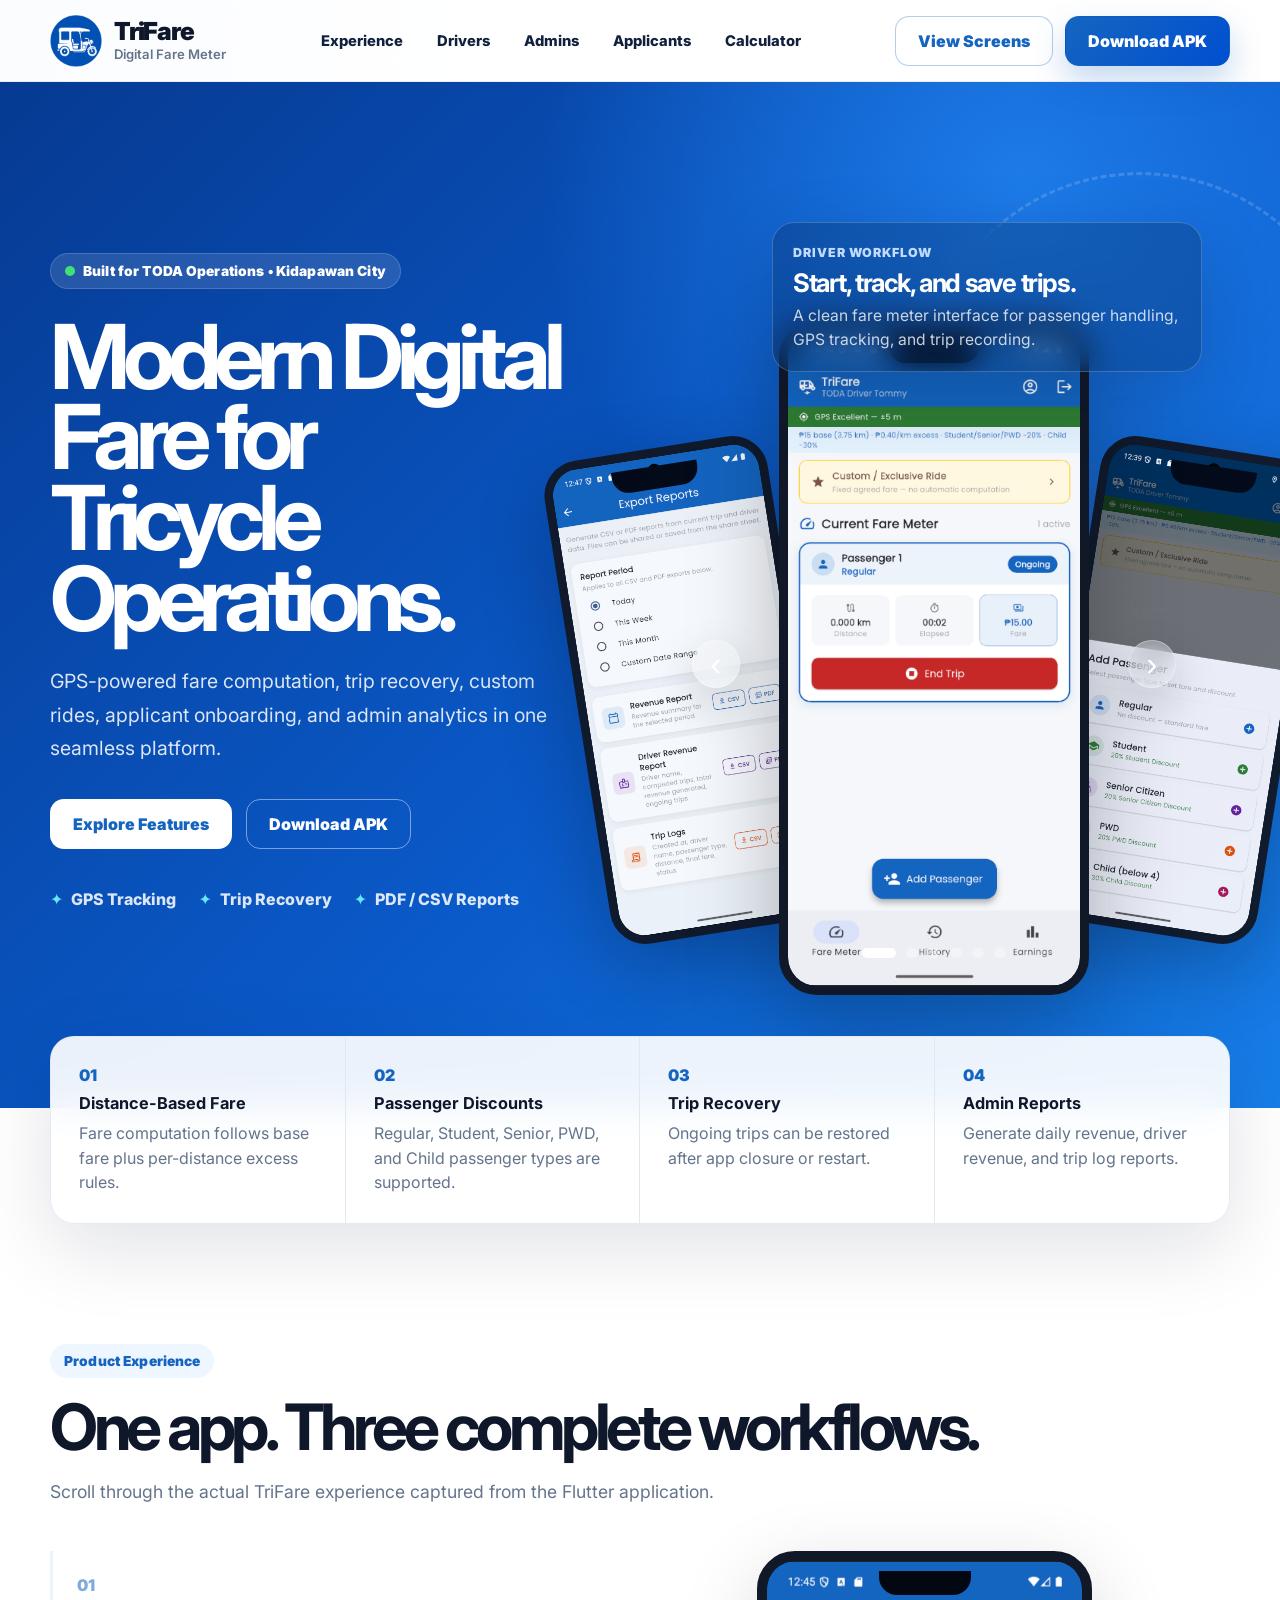
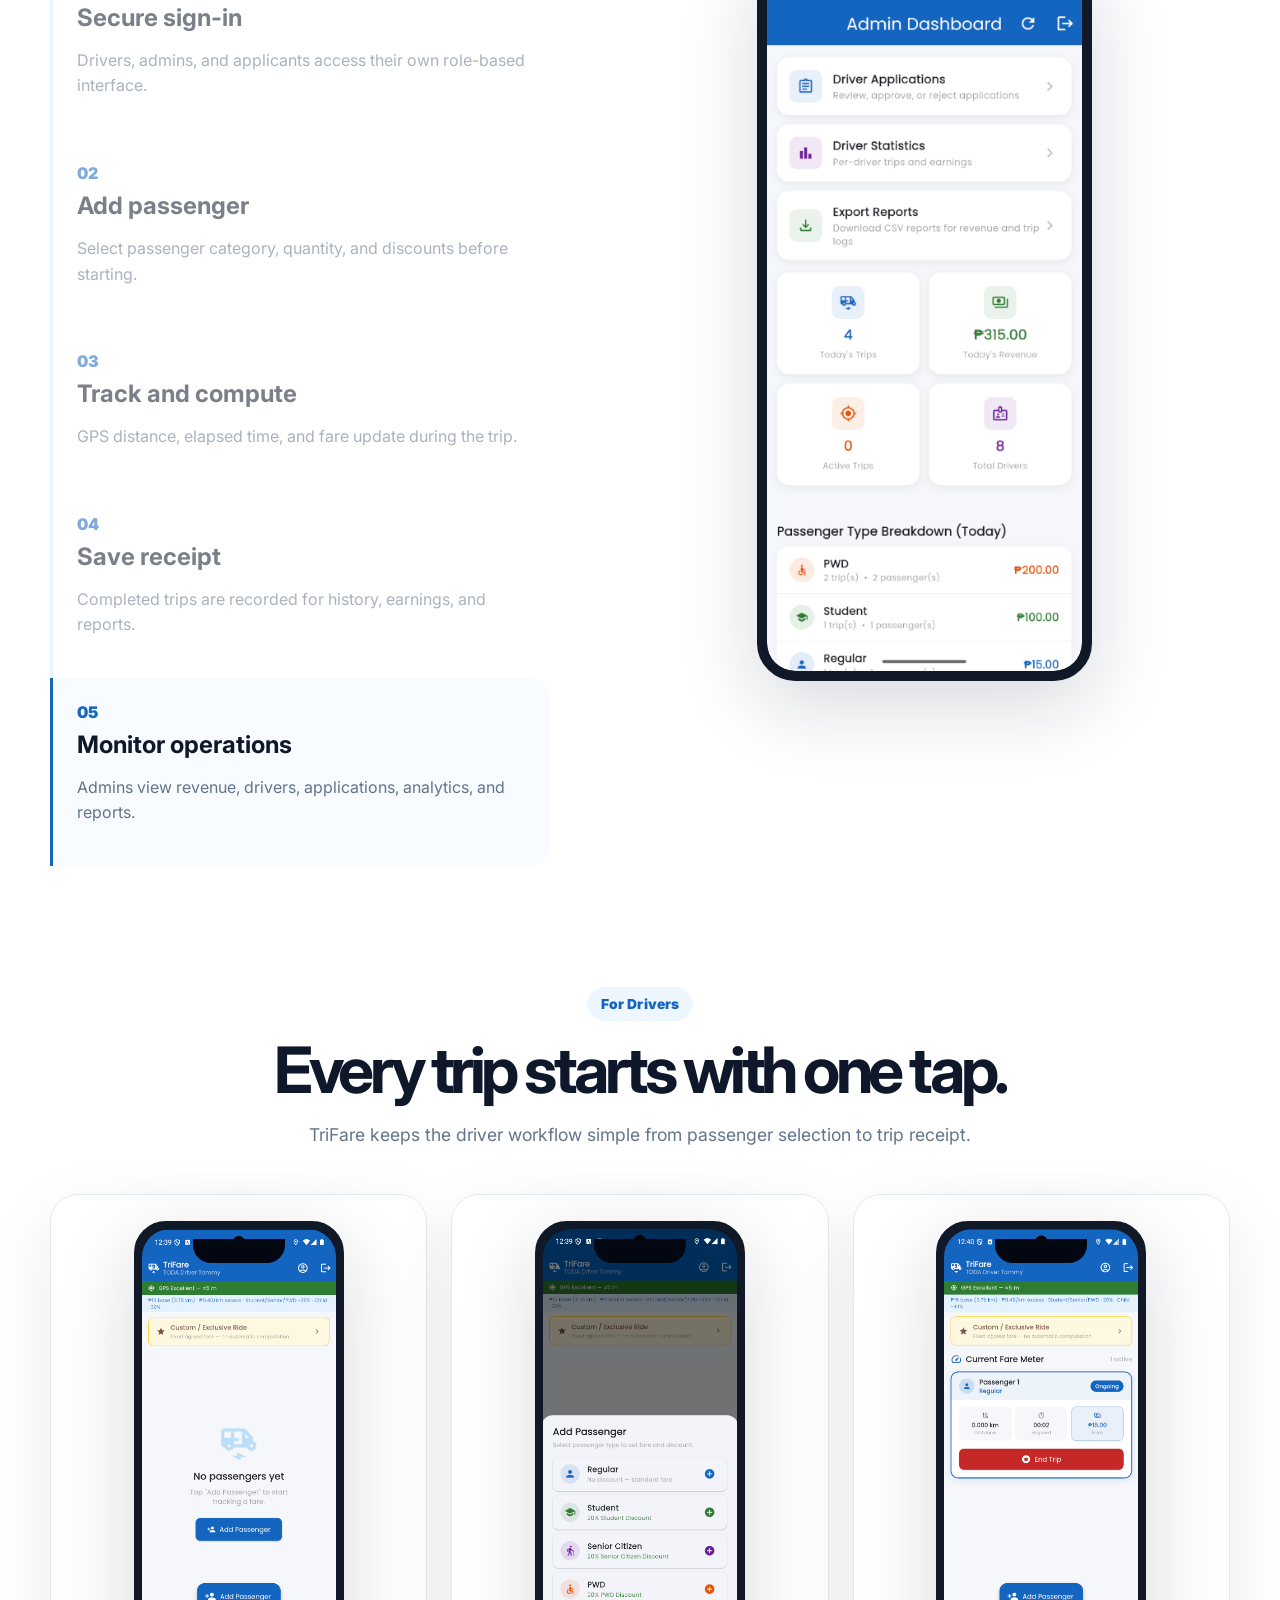
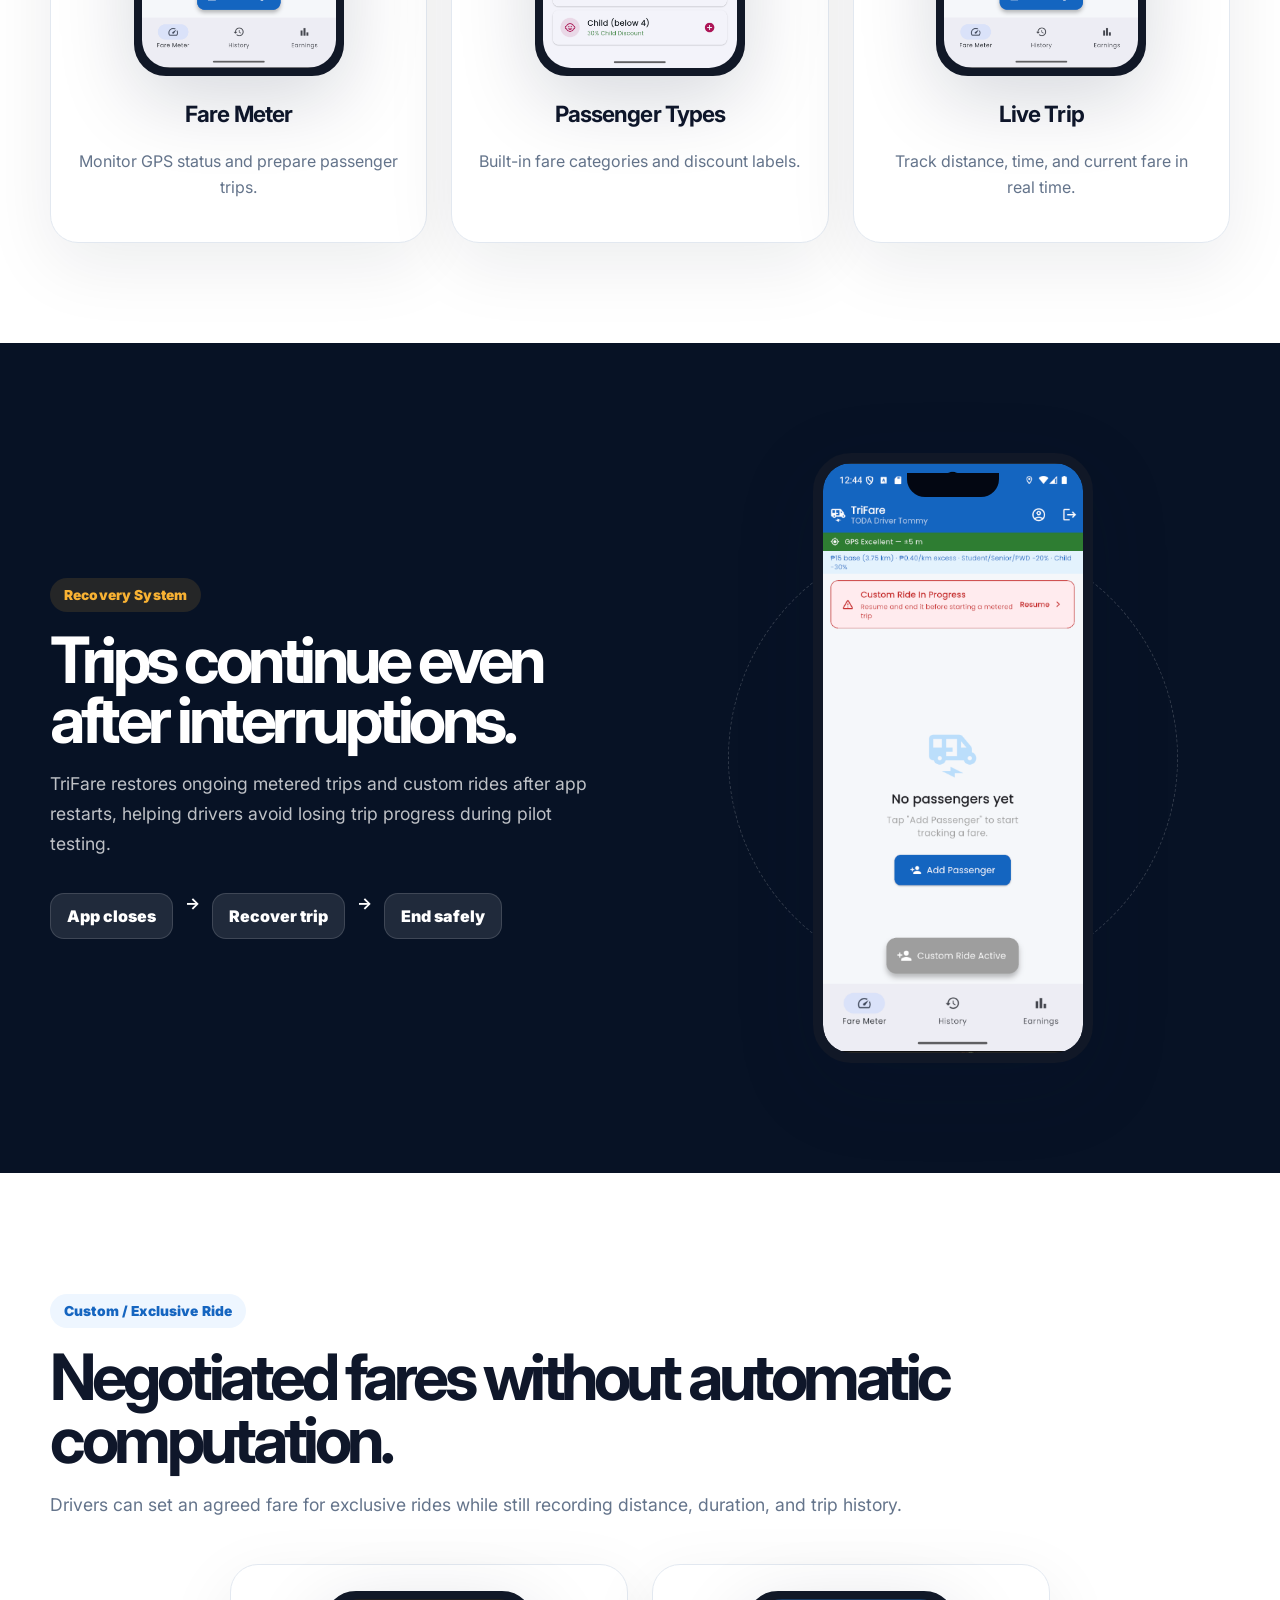
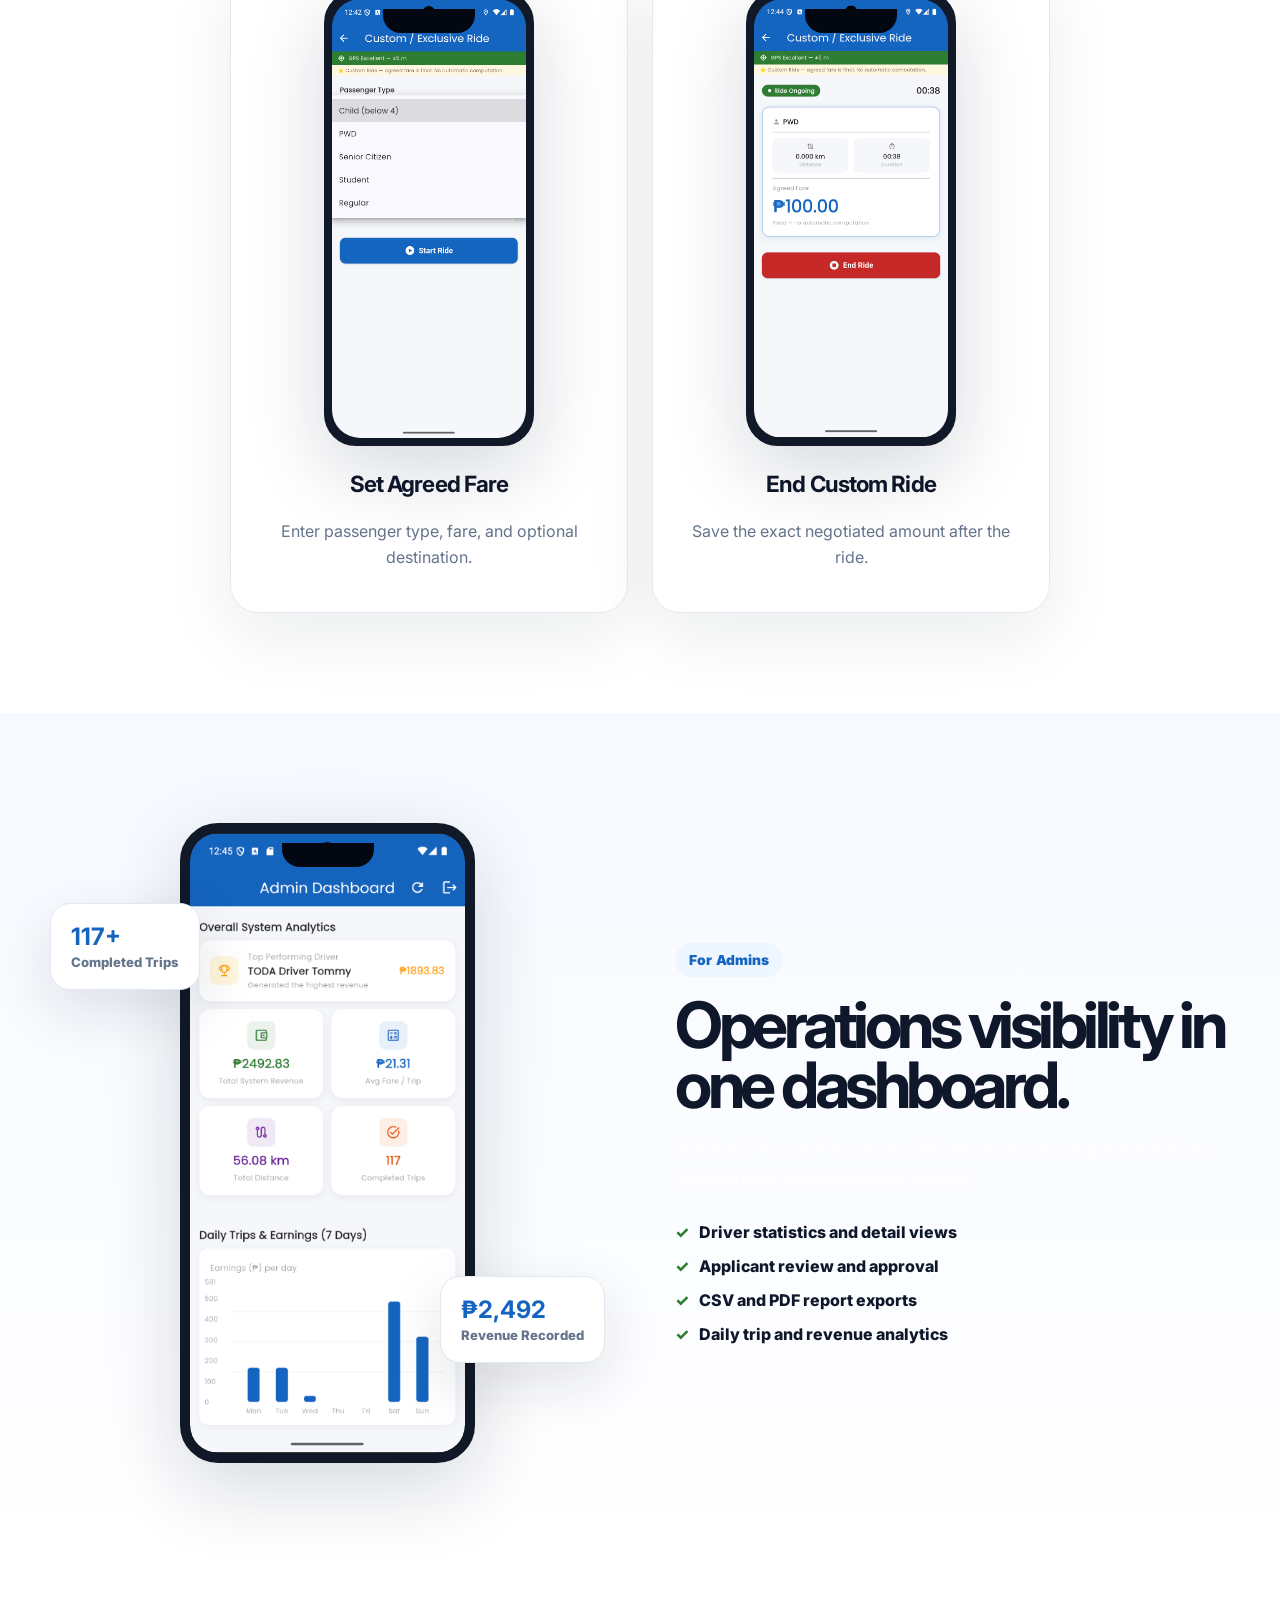
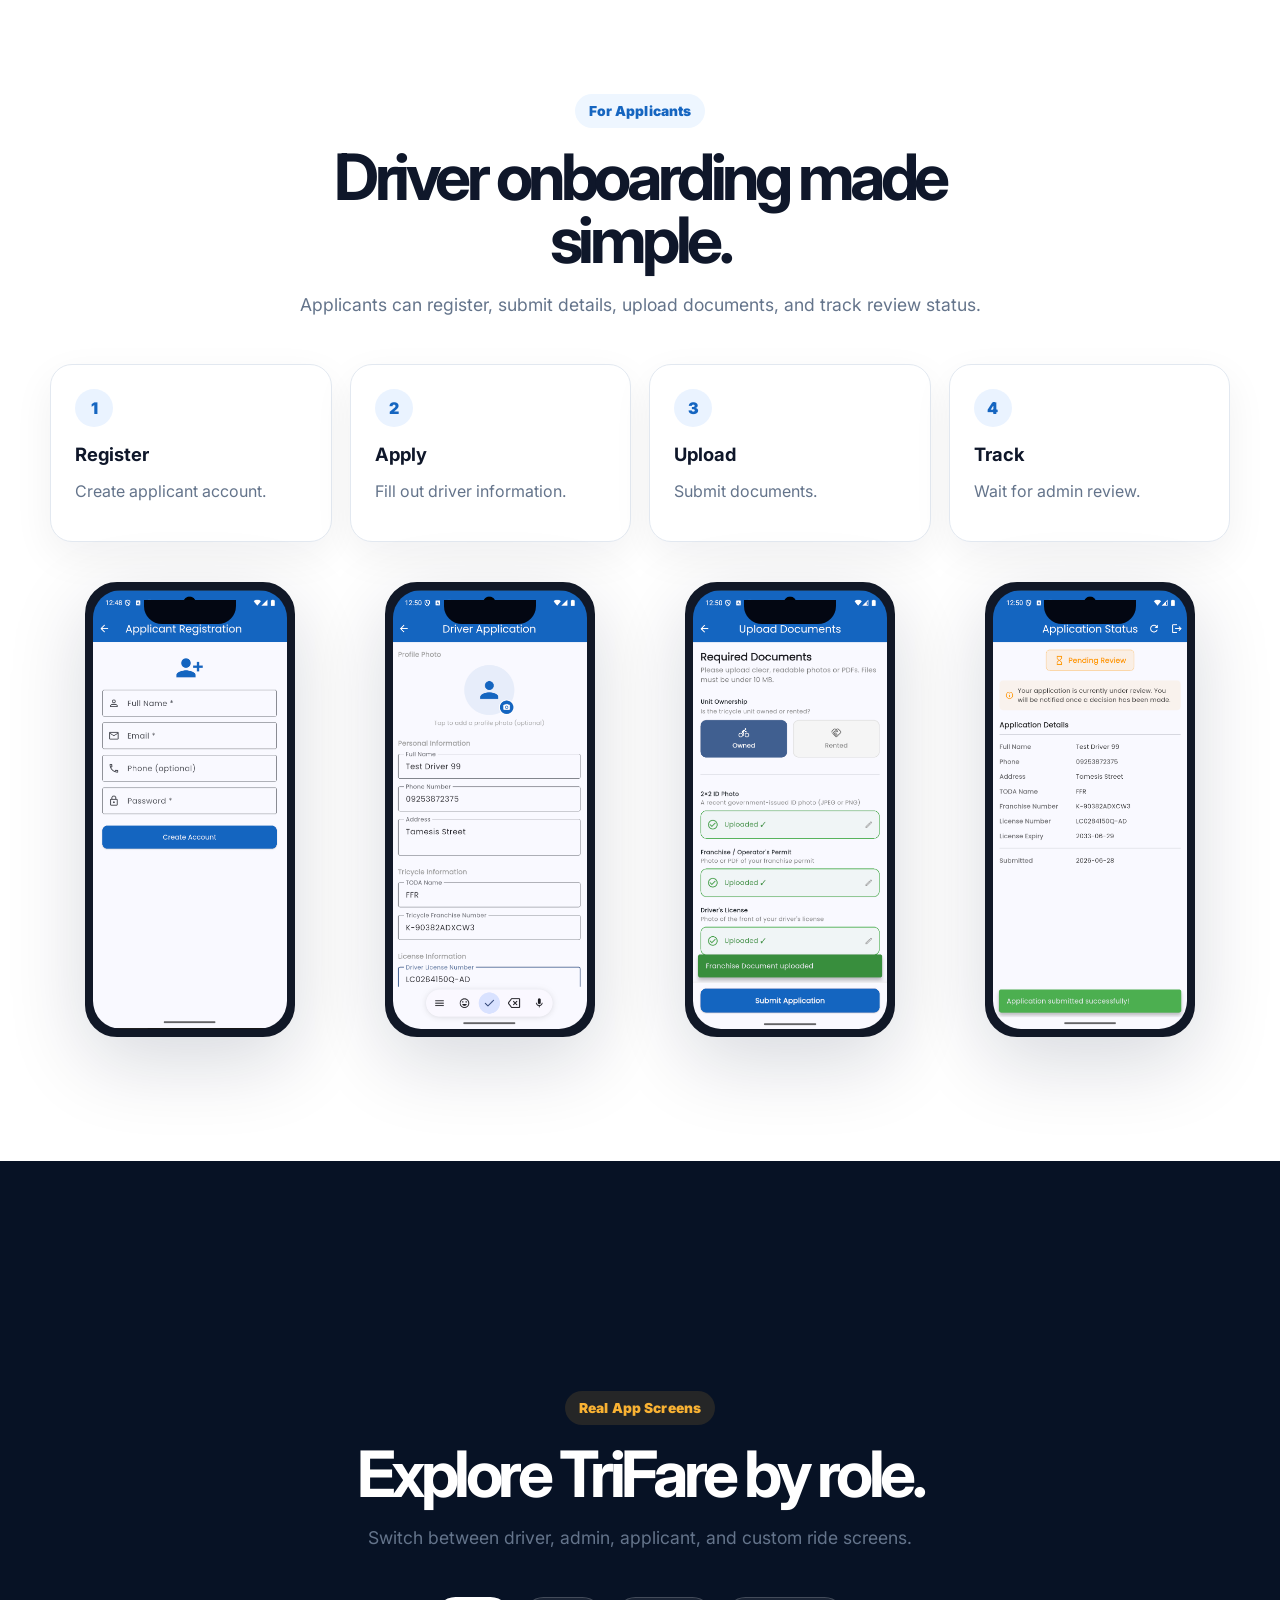
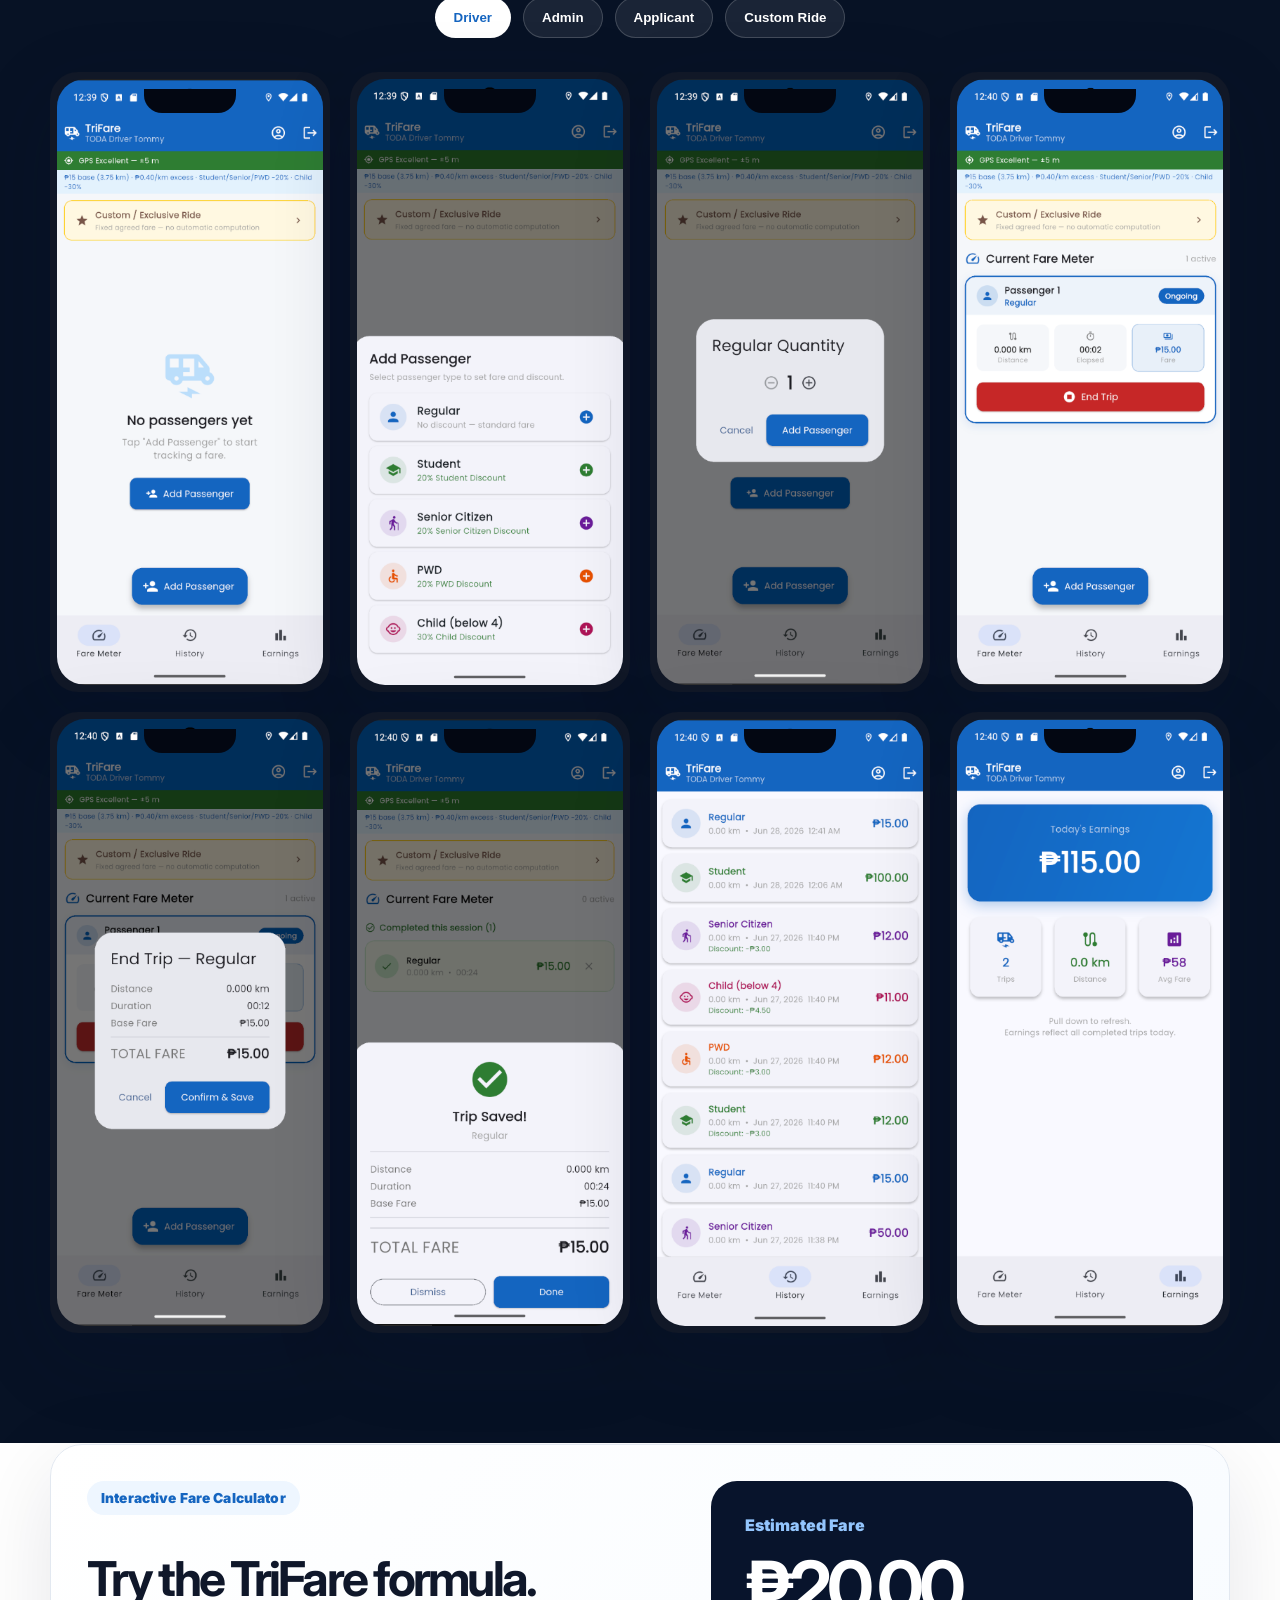
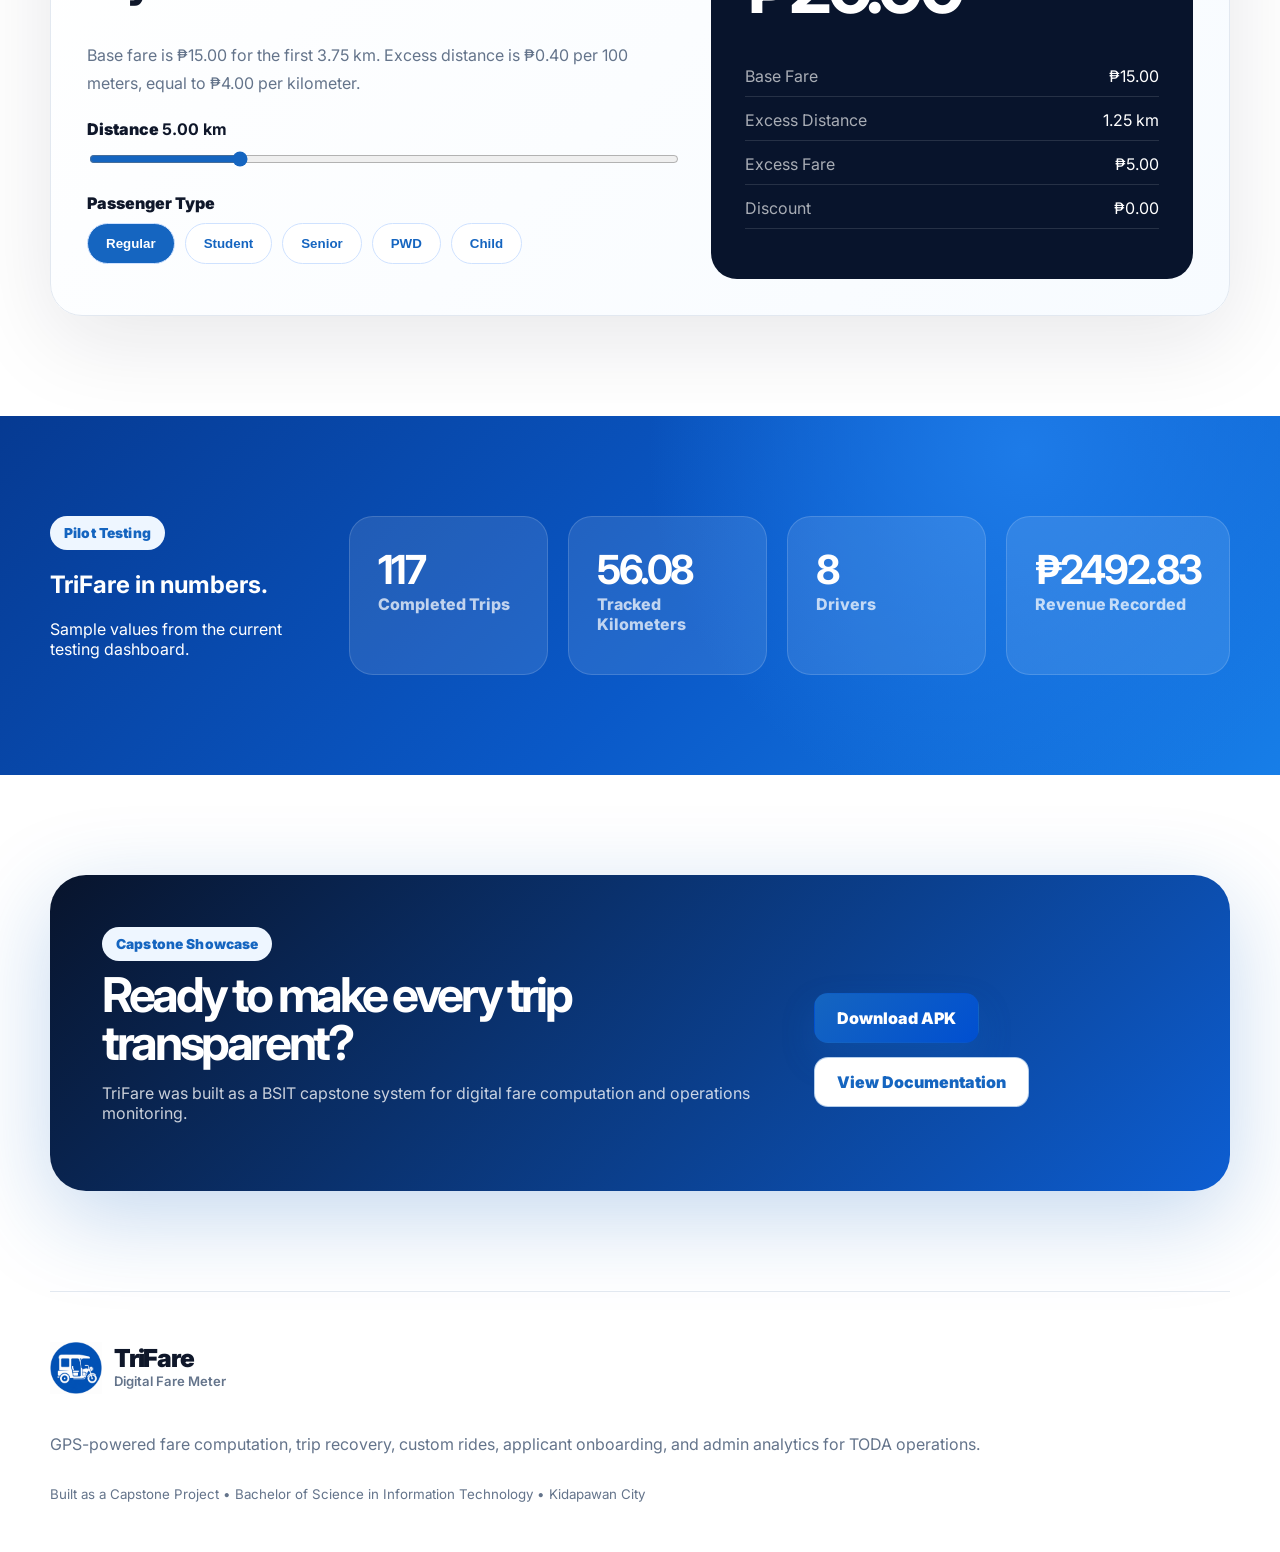
==== commit 1dcafcd7: "Add SEO metadata and favicon" ====
--- a/trifare_website_v2_2_clear_floating_carousel/trifare-website-v2/index.html
+++ b/trifare_website_v2_2_clear_floating_carousel/trifare-website-v2/index.html
@@ -1,10 +1,37 @@
 <!DOCTYPE html>
 <html lang="en">
 <head>
+  <link rel="icon"
+      type="image/png"
+      href="assets/logos/trifare_logo.png" />
   <meta charset="UTF-8" />
   <meta name="viewport" content="width=device-width, initial-scale=1.0" />
-  <title>TriFare Experience V2 — Digital Fare Meter</title>
-  <meta name="description" content="TriFare is a GPS-powered digital fare meter, applicant onboarding, custom ride, trip recovery, and admin analytics system for TODA operations." />
+  <title>TriFare | Digital Fare Meter for Kidapawan City</title>
+  <meta
+    name="description"
+    content="TriFare is a GPS-assisted digital fare meter designed for Kidapawan City tricycle operations. Features include automatic fare computation, passenger management, trip history, custom rides, applicant onboarding, and admin analytics."
+  />
+
+  <!-- Open Graph -->
+
+<meta property="og:type" content="website">
+
+<meta property="og:title"
+content="TriFare | Digital Fare Meter">
+
+<meta property="og:description"
+content="A GPS-assisted digital fare meter for Kidapawan City tricycle operations.">
+
+<meta property="og:image"
+content="https://fukimomikoto.github.io/trifare-website/assets/hero-preview.png">
+
+<meta property="og:url"
+content="https://fukimomikoto.github.io/trifare-website/">
+
+<meta property="og:site_name"
+
+
+content="TriFare">
   <link rel="preconnect" href="https://fonts.googleapis.com">
   <link rel="preconnect" href="https://fonts.gstatic.com" crossorigin>
   <link href="https://fonts.googleapis.com/css2?family=Inter:wght@400;500;600;700;800;900&display=swap" rel="stylesheet">
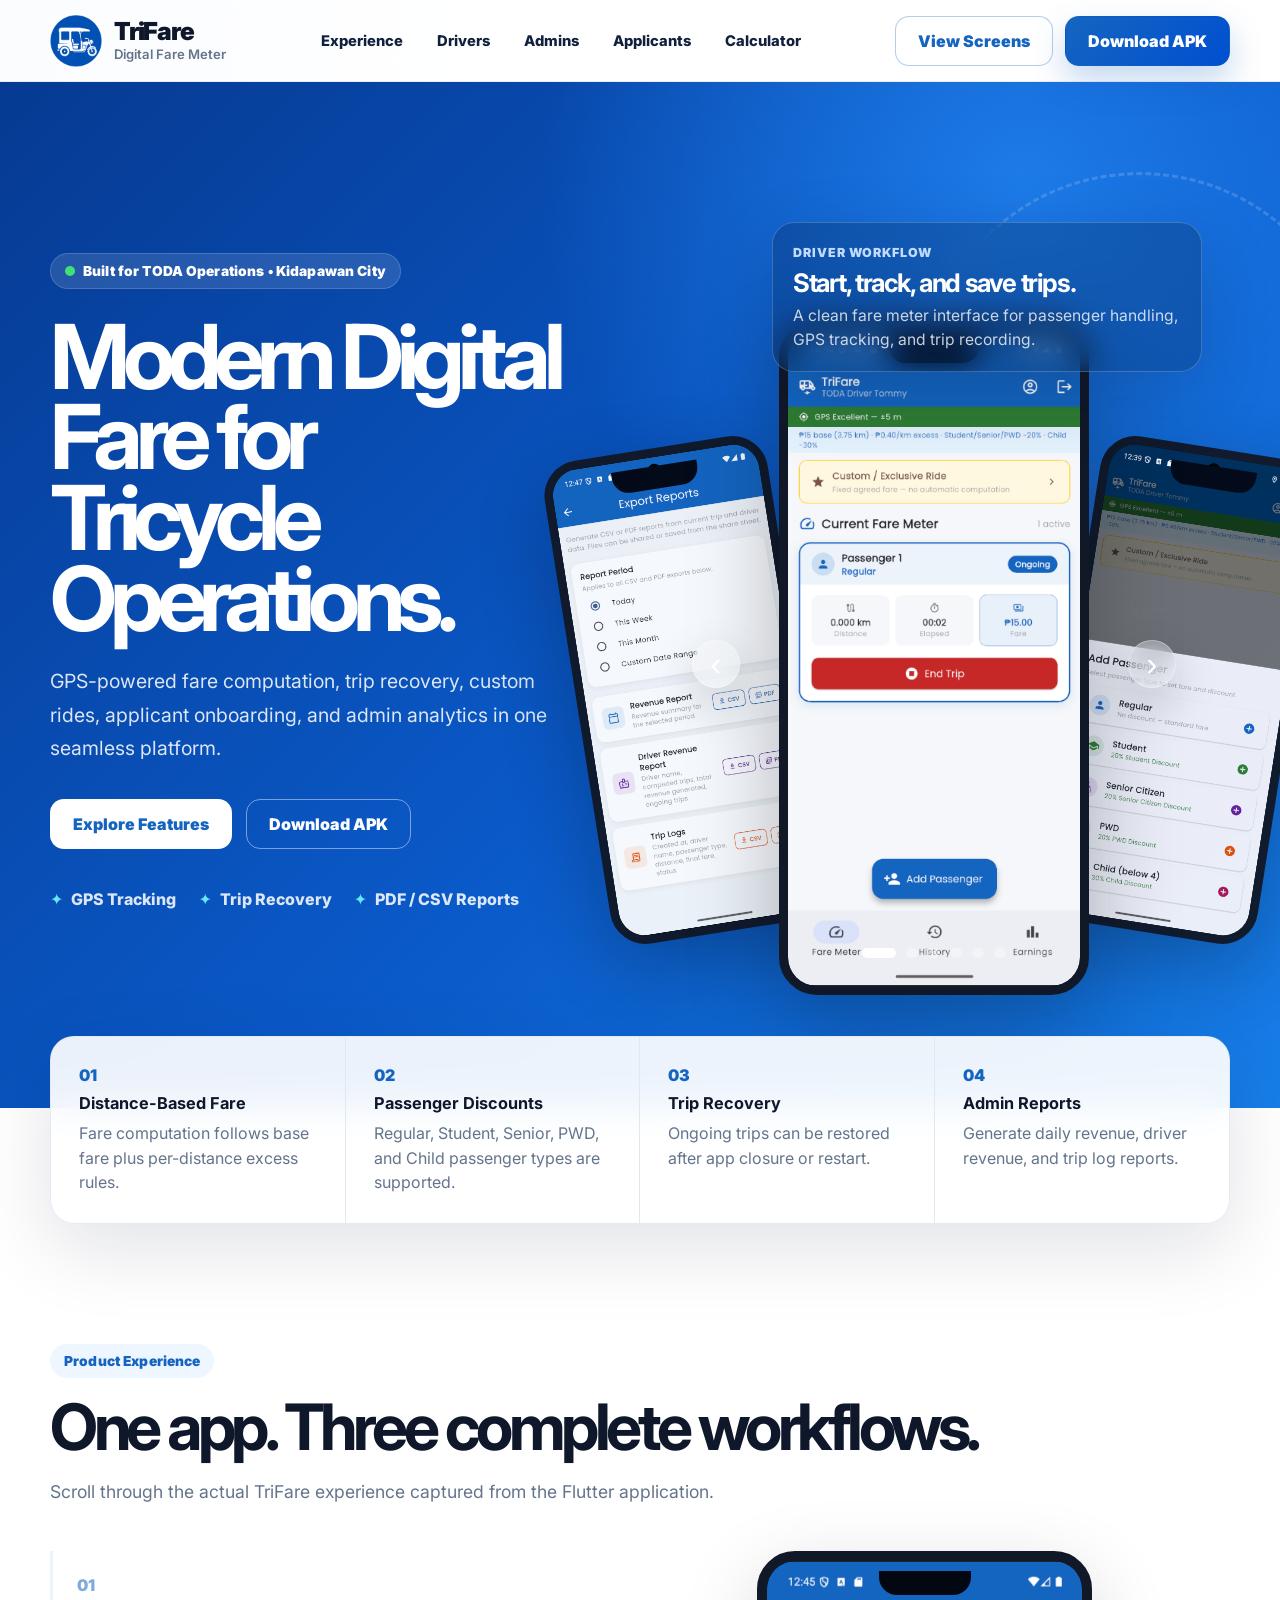
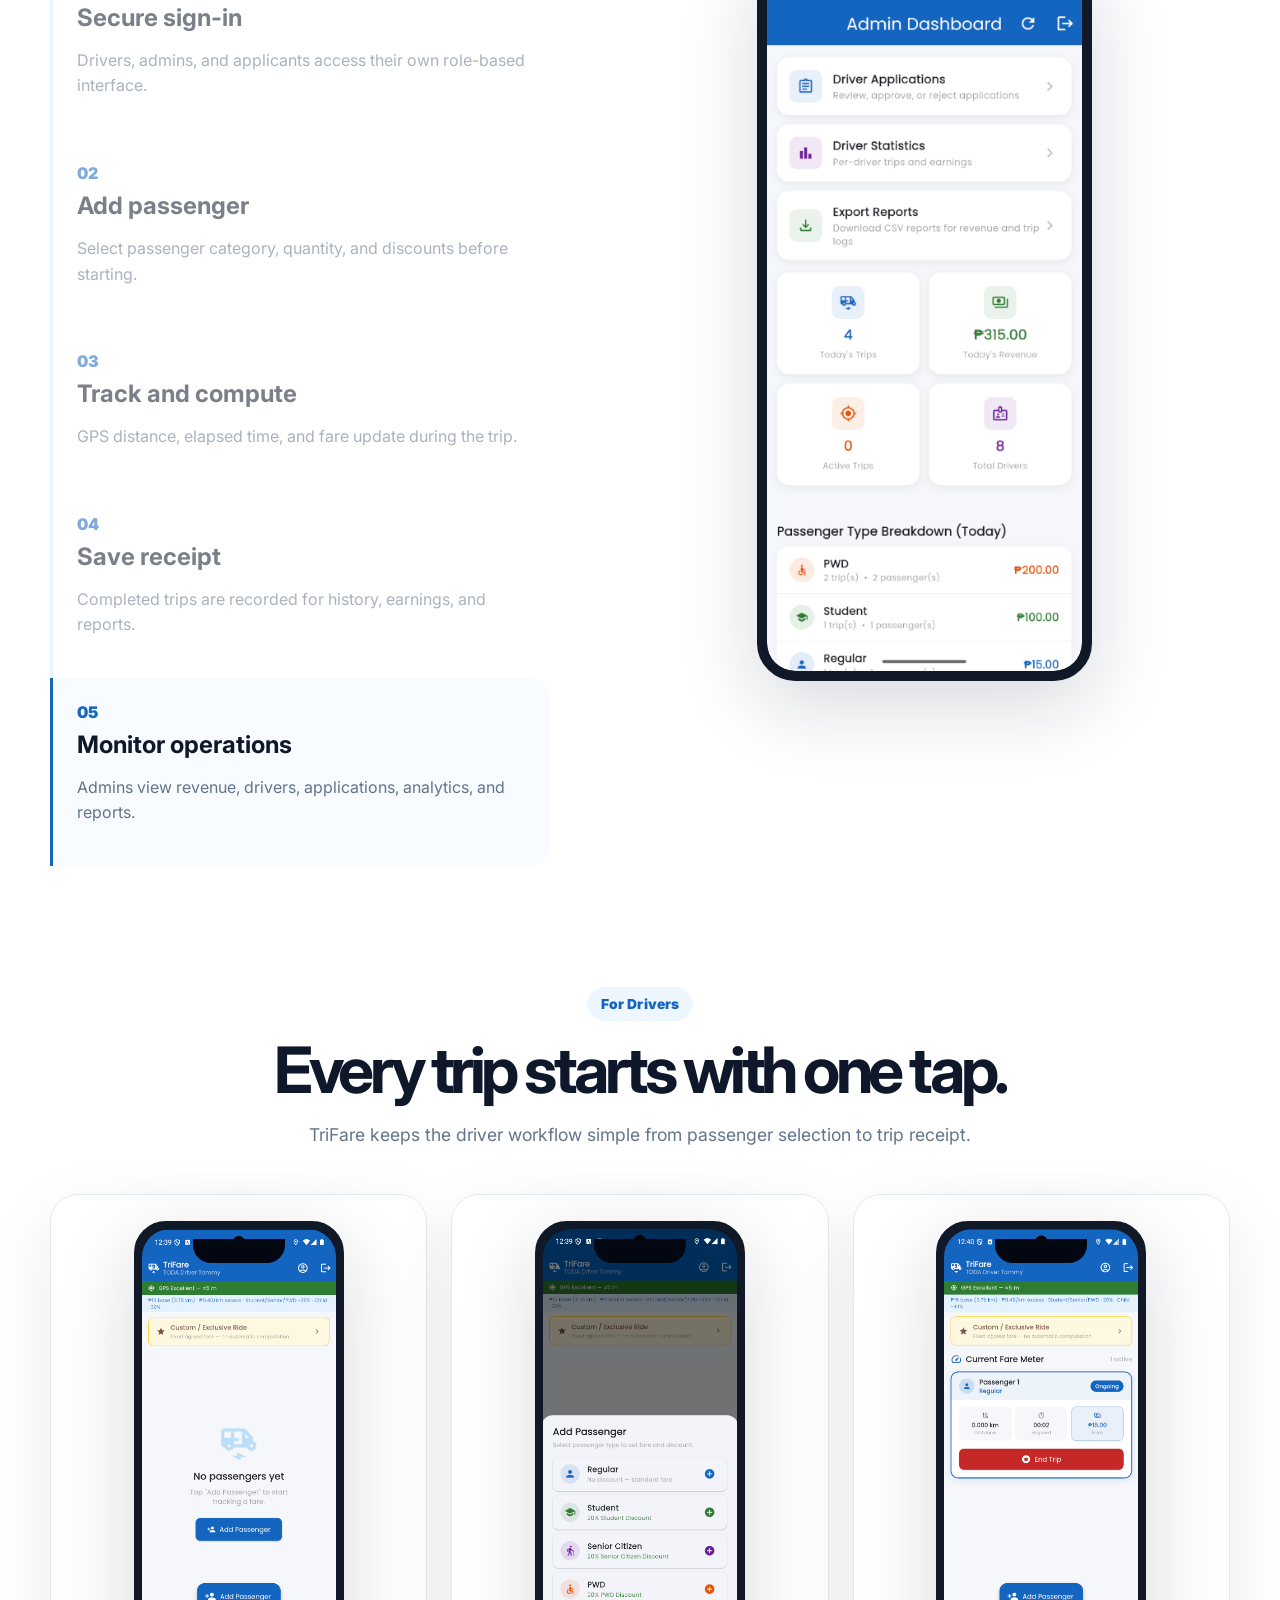
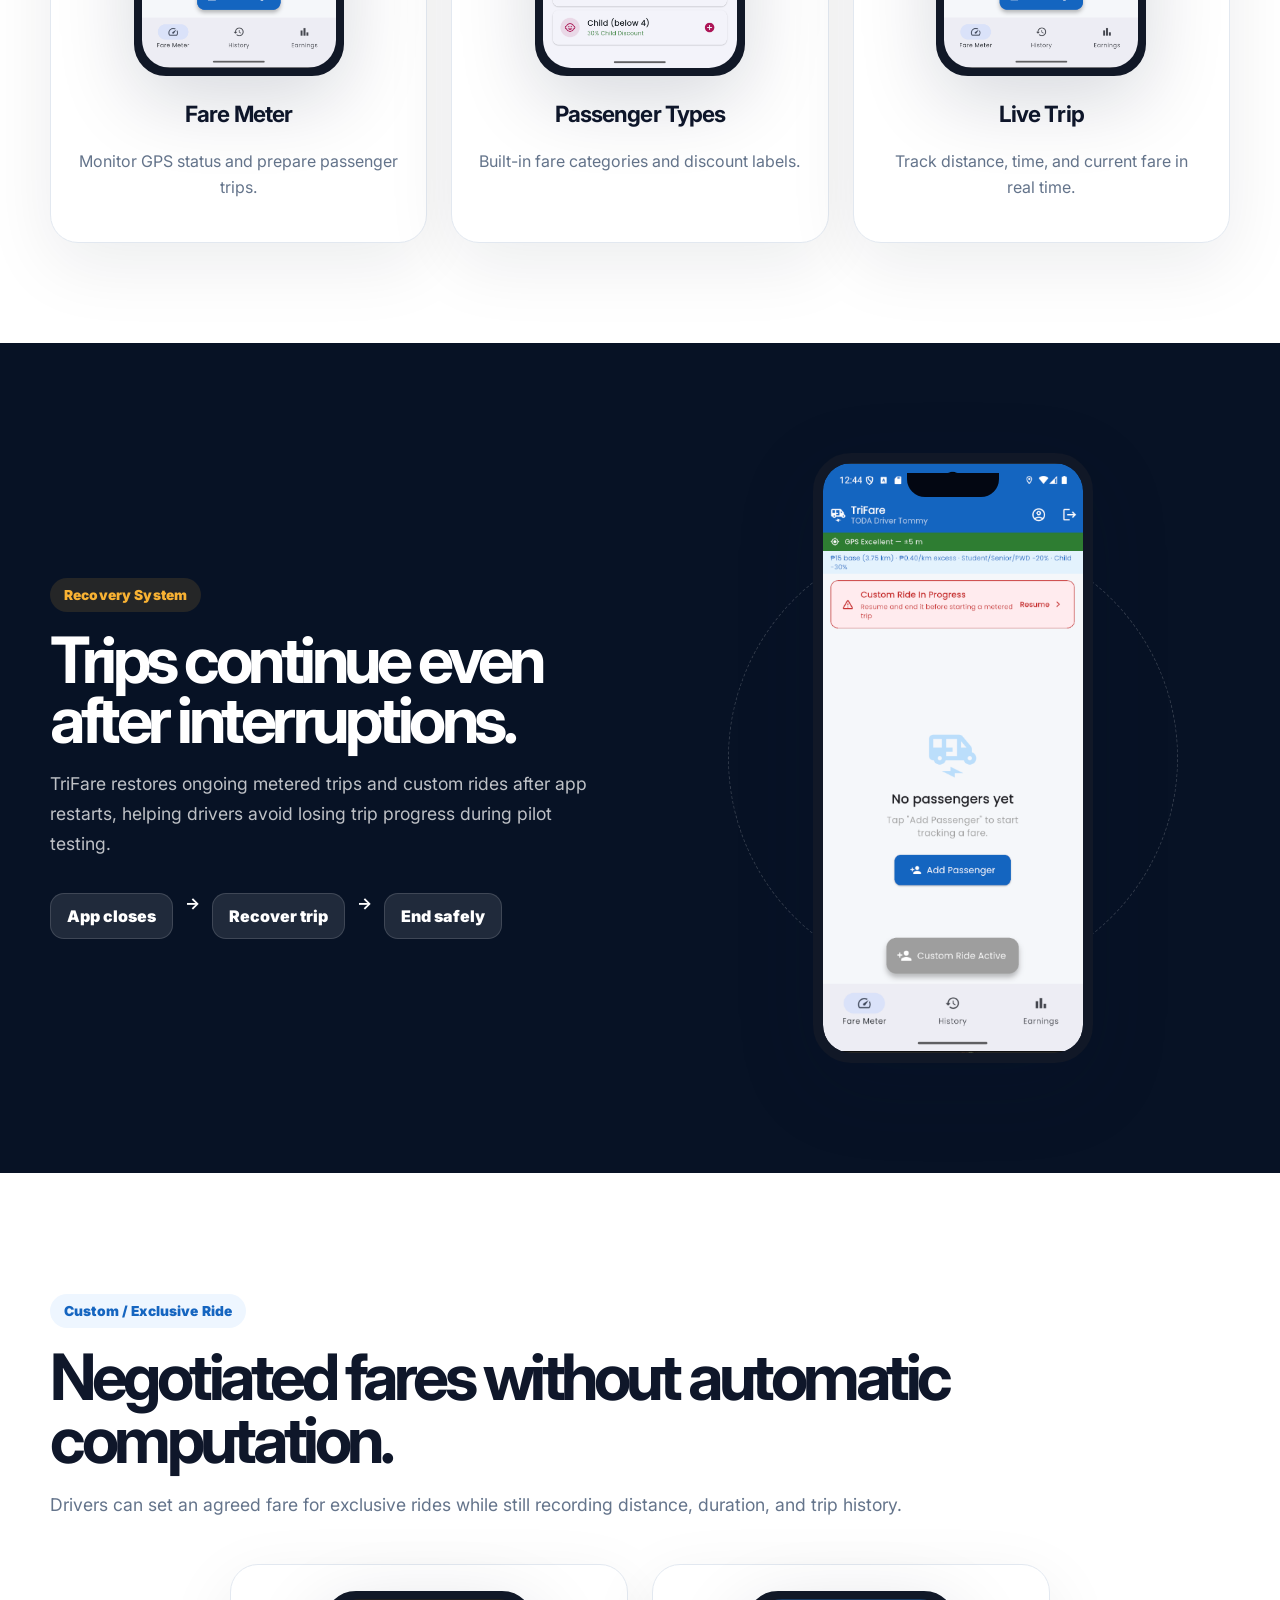
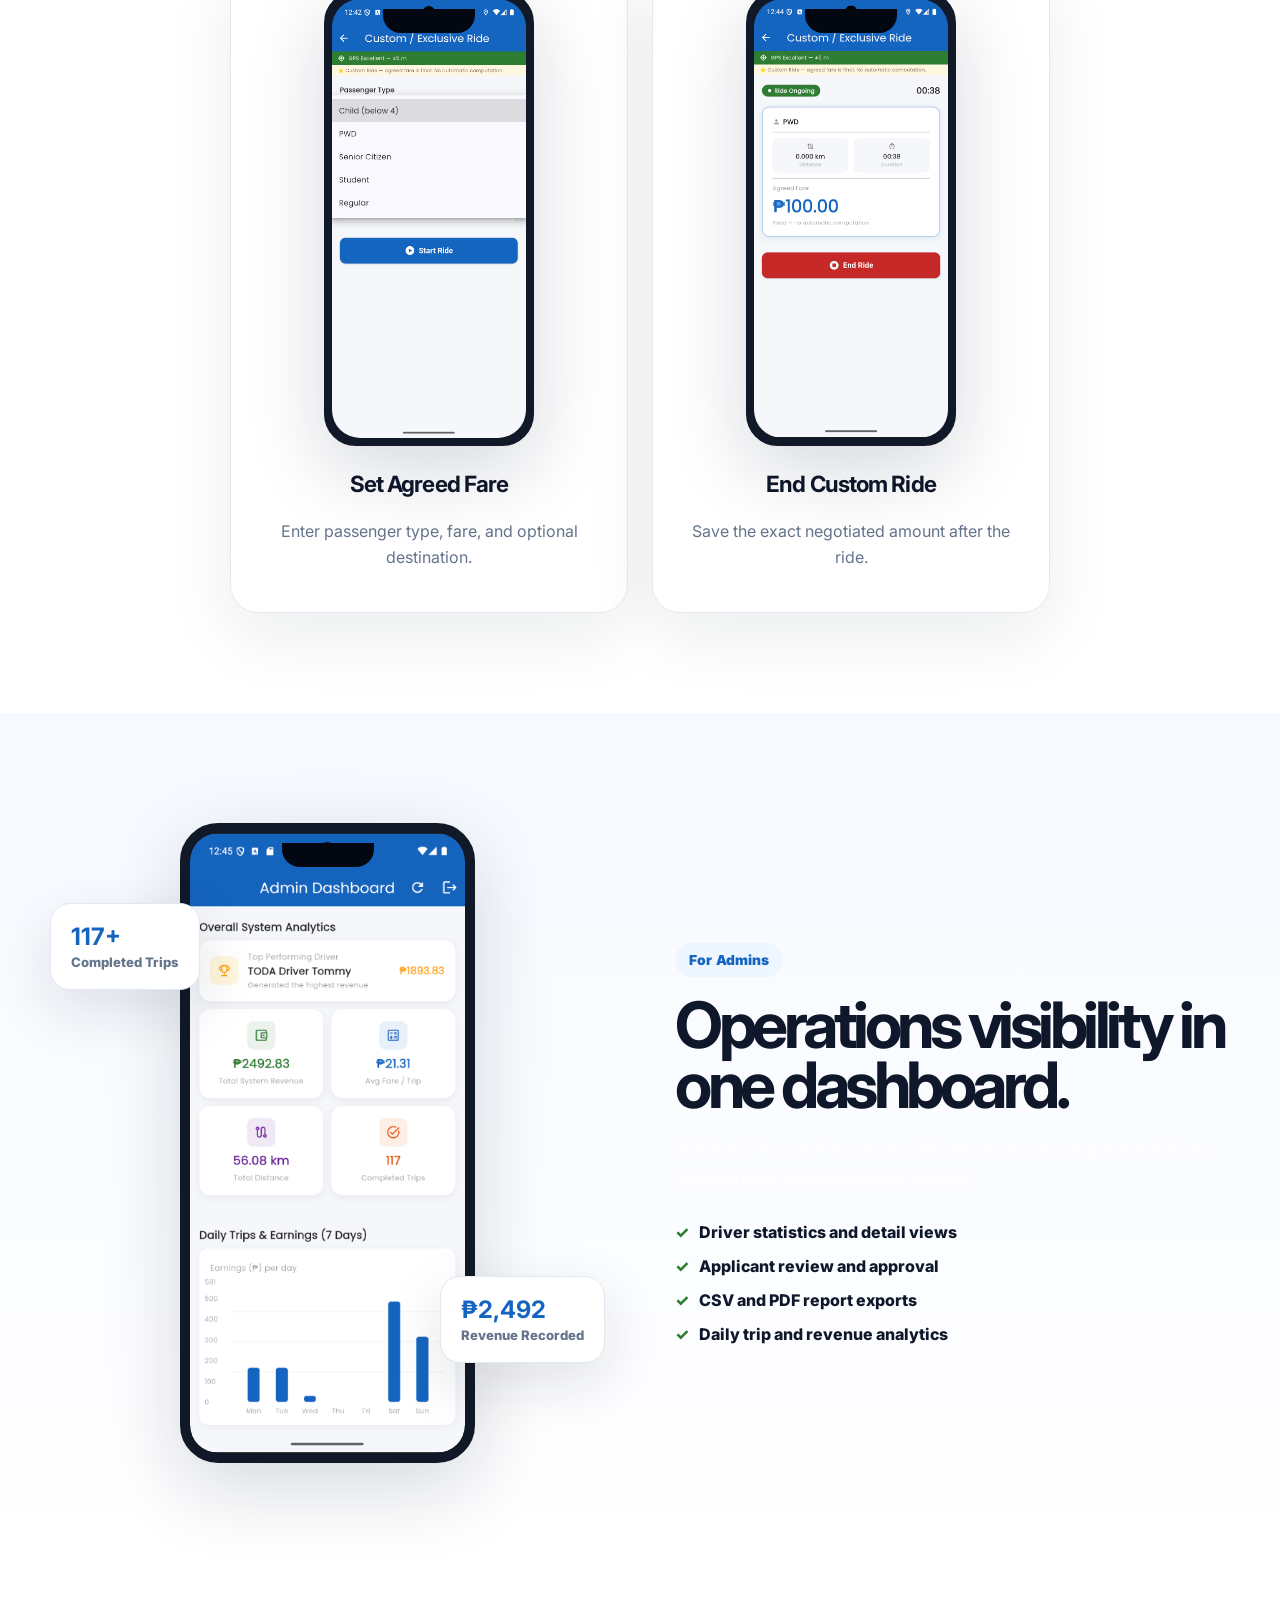
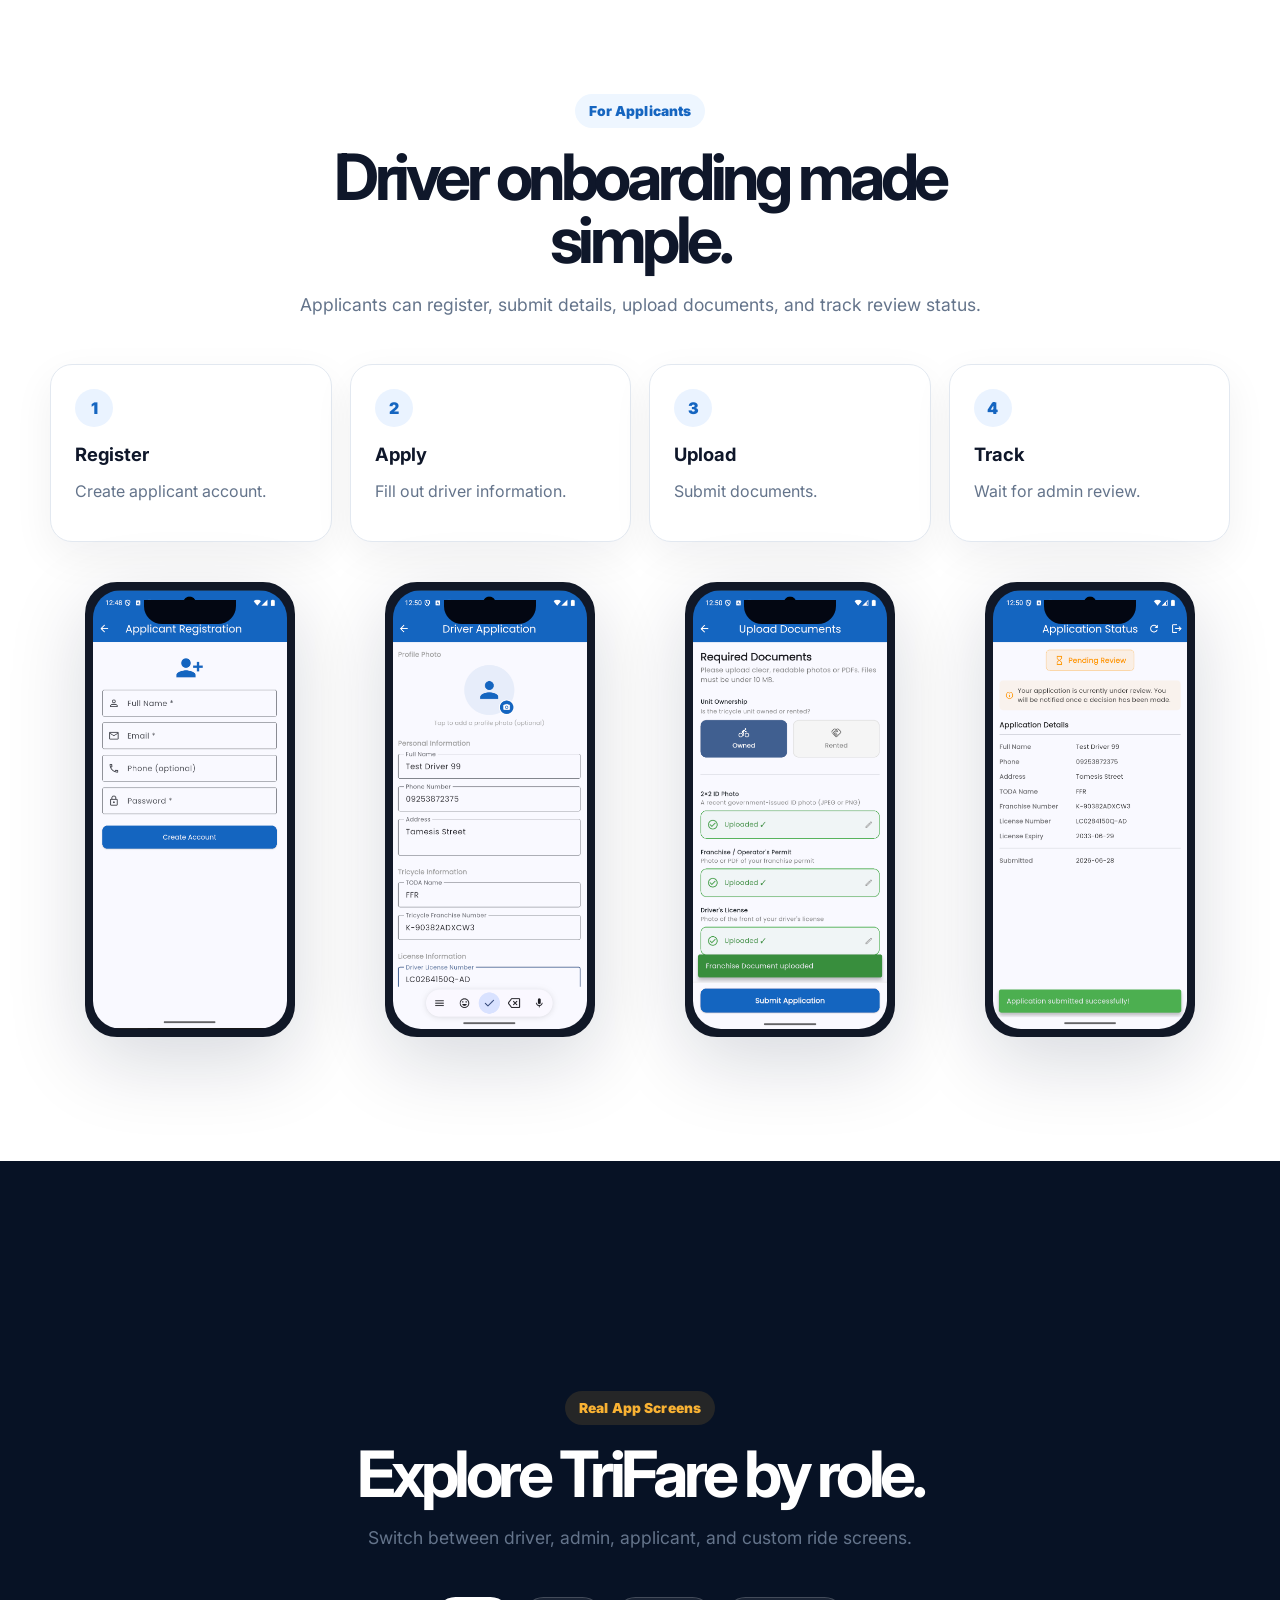
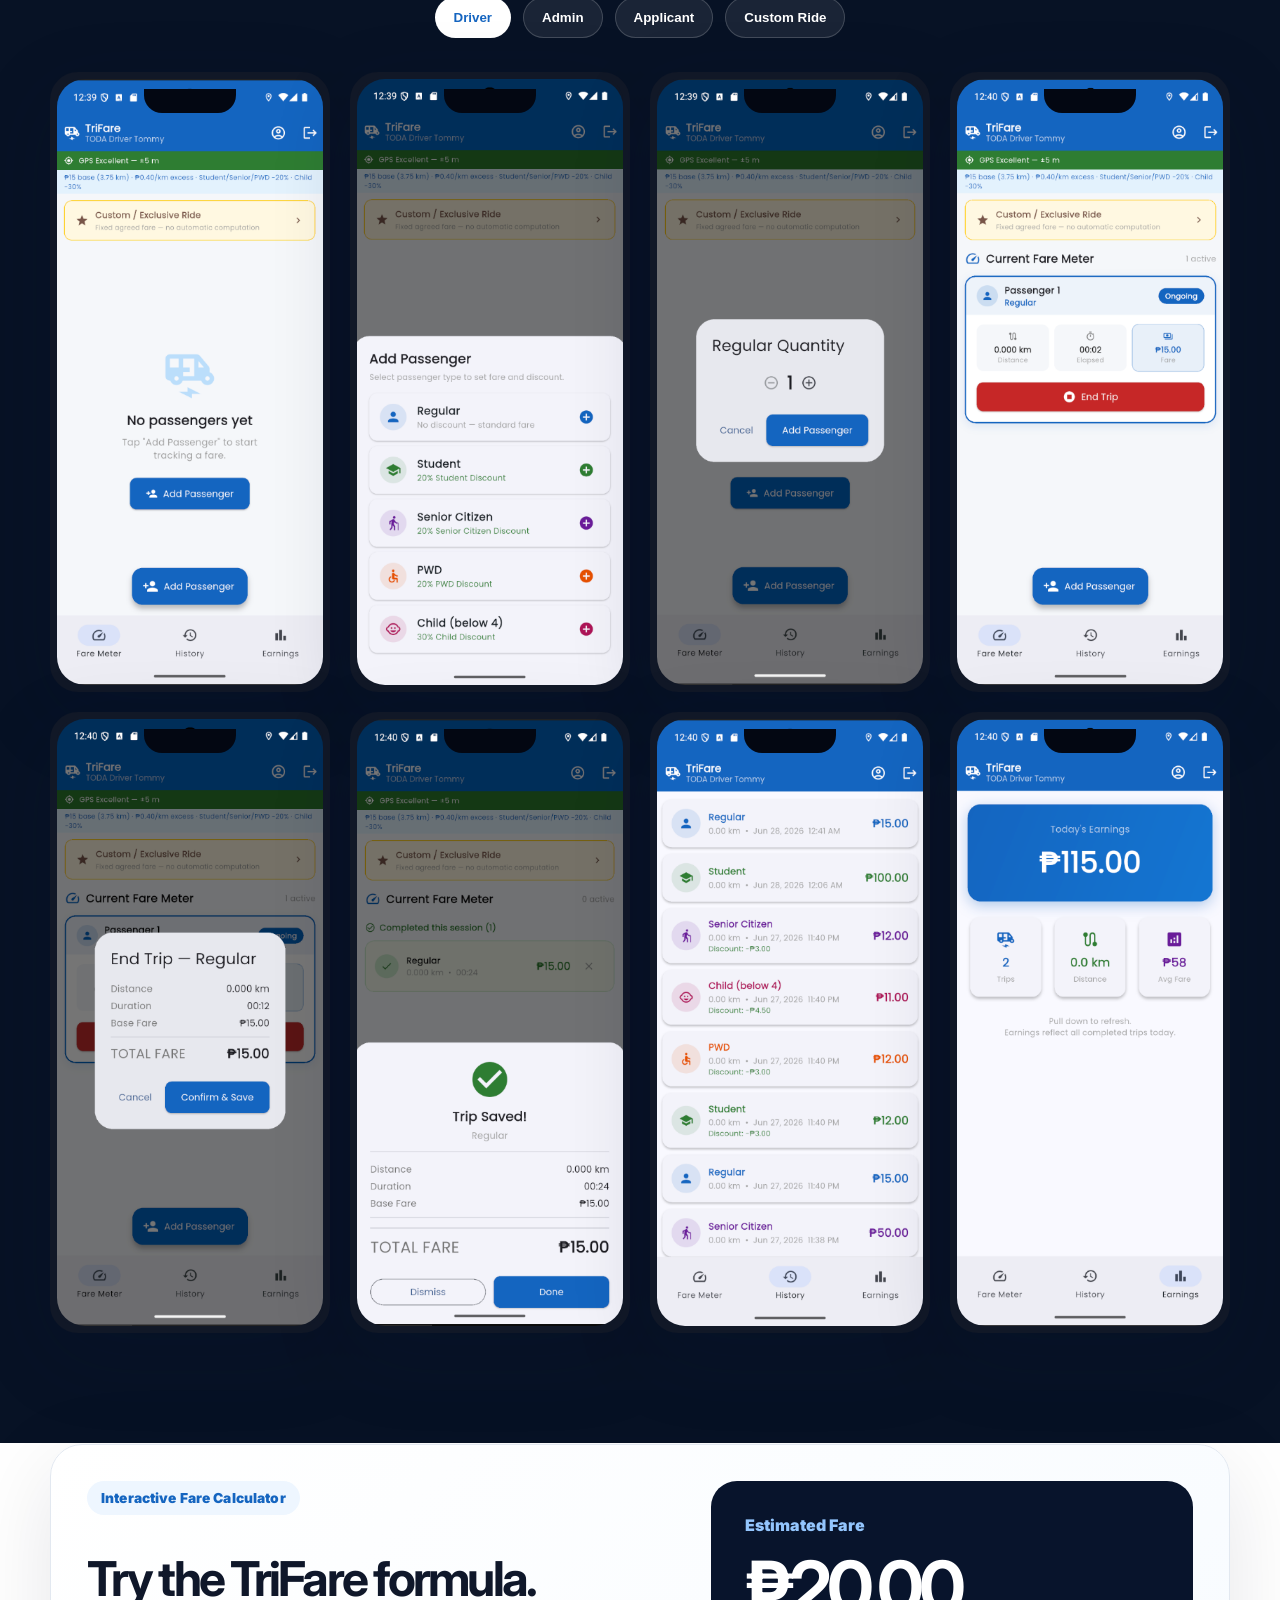
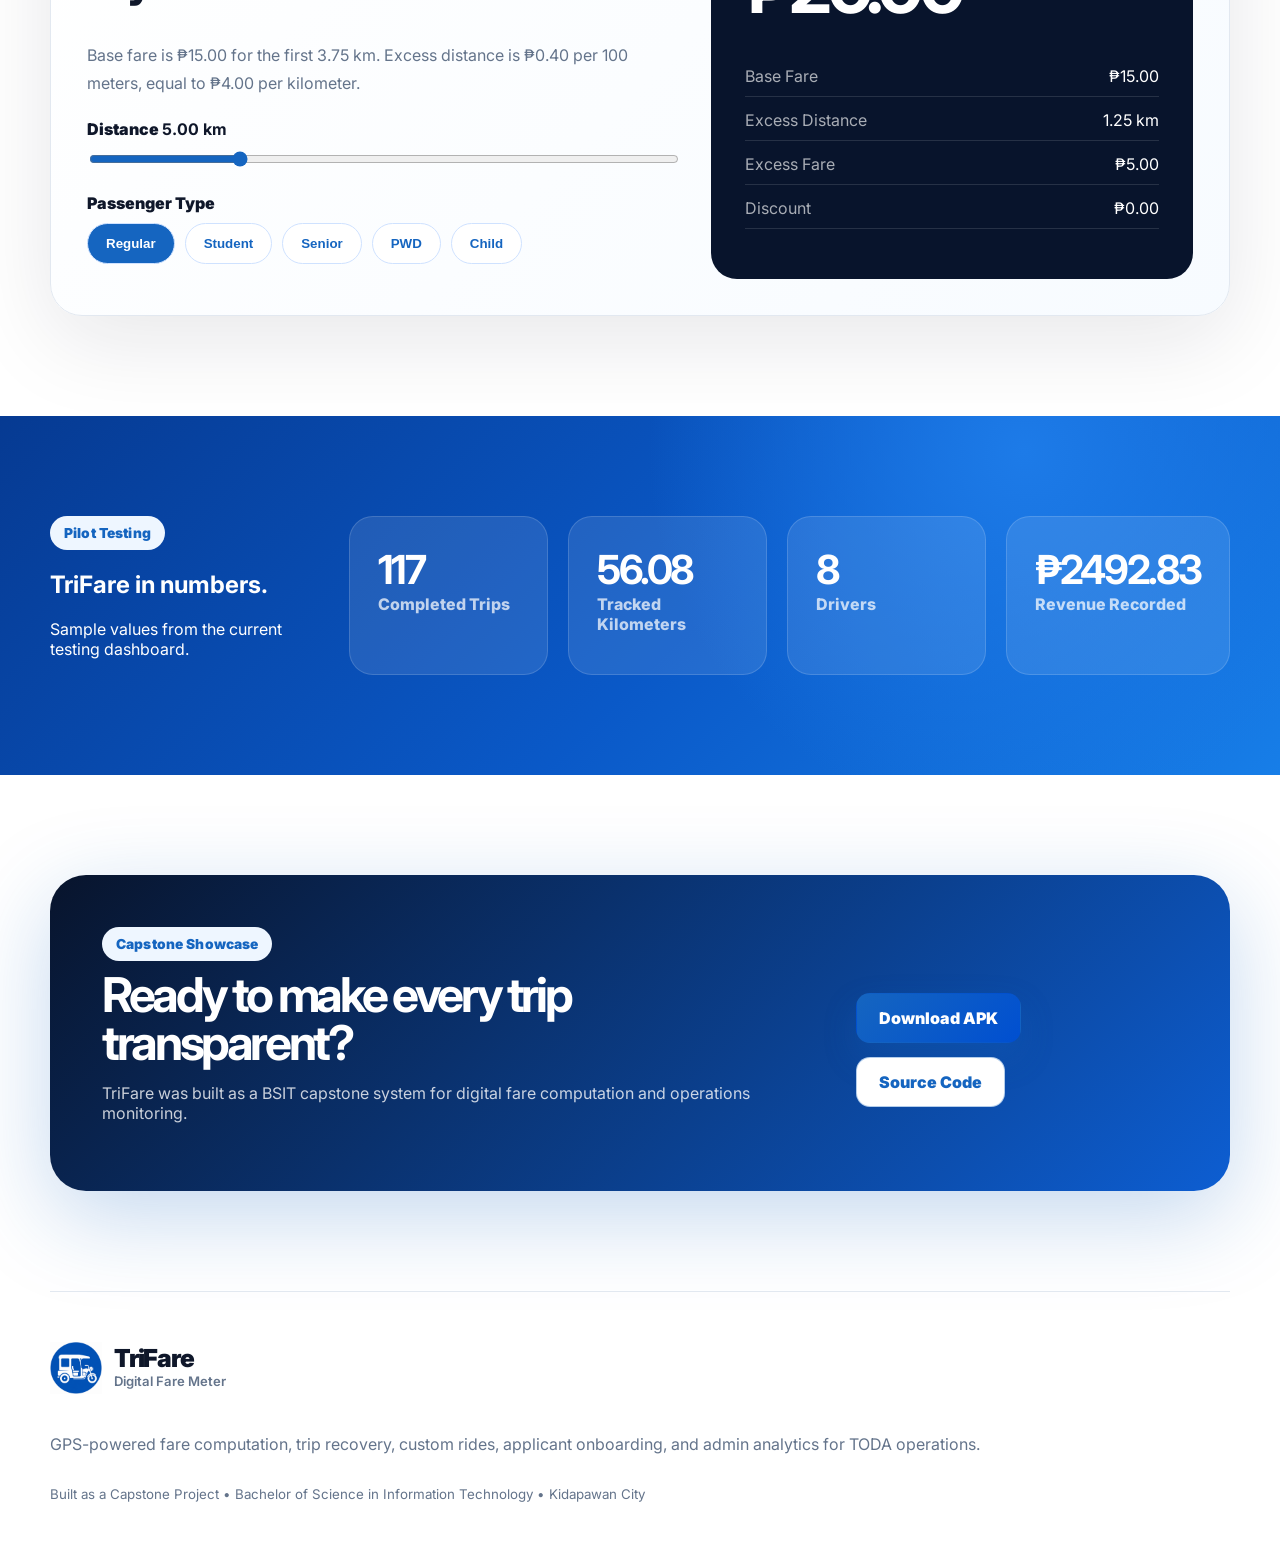
==== commit 5cbc3ad3: "Polish website links and metadata" ====
--- a/trifare_website_v2_2_clear_floating_carousel/trifare-website-v2/index.html
+++ b/trifare_website_v2_2_clear_floating_carousel/trifare-website-v2/index.html
@@ -1,292 +1,621 @@
-<!DOCTYPE html>
+<!doctype html>
 <html lang="en">
-<head>
-  <link rel="icon"
+  <head>
+    <meta charset="UTF-8" />
+    <meta name="viewport" content="width=device-width, initial-scale=1.0" />
+
+    <title>TriFare | Digital Fare Meter for Kidapawan City</title>
+
+    <meta
+      name="description"
+      content="TriFare is a GPS-assisted digital fare meter designed for Kidapawan City tricycle operations. Features include automatic fare computation, passenger management, trip history, custom rides, applicant onboarding, and admin analytics."
+    />
+    <meta name="author" content="Bryan James Caralos" />
+    <meta
+      name="keywords"
+      content="TriFare, Digital Fare Meter, Kidapawan City, Tricycle Fare, Flutter, Supabase, GPS Fare Meter, BSIT Capstone Project"
+    />
+
+    <link rel="icon" type="image/png" href="assets/logos/trifare_logo.png" />
+    <link
+      rel="icon"
       type="image/png"
-      href="assets/logos/trifare_logo.png" />
-  <meta charset="UTF-8" />
-  <meta name="viewport" content="width=device-width, initial-scale=1.0" />
-  <title>TriFare | Digital Fare Meter for Kidapawan City</title>
-  <meta
-    name="description"
-    content="TriFare is a GPS-assisted digital fare meter designed for Kidapawan City tricycle operations. Features include automatic fare computation, passenger management, trip history, custom rides, applicant onboarding, and admin analytics."
-  />
-
-  <!-- Open Graph -->
-
-<meta property="og:type" content="website">
-
-<meta property="og:title"
-content="TriFare | Digital Fare Meter">
-
-<meta property="og:description"
-content="A GPS-assisted digital fare meter for Kidapawan City tricycle operations.">
-
-<meta property="og:image"
-content="https://fukimomikoto.github.io/trifare-website/assets/hero-preview.png">
-
-<meta property="og:url"
-content="https://fukimomikoto.github.io/trifare-website/">
-
-<meta property="og:site_name"
-
-
-content="TriFare">
-  <link rel="preconnect" href="https://fonts.googleapis.com">
-  <link rel="preconnect" href="https://fonts.gstatic.com" crossorigin>
-  <link href="https://fonts.googleapis.com/css2?family=Inter:wght@400;500;600;700;800;900&display=swap" rel="stylesheet">
-  <link rel="stylesheet" href="styles.css" />
-</head>
-<body>
-  <div class="page-glow"></div>
-  <header class="nav" id="top">
-    <a class="brand" href="#top" aria-label="TriFare Home">
-      <img src="assets/logos/trifare_logo.png" alt="TriFare logo" class="brand-logo" />
-      <span><strong>TriFare</strong><small>Digital Fare Meter</small></span>
-    </a>
-    <nav class="nav-links">
-      <a href="#experience">Experience</a>
-      <a href="#driver">Drivers</a>
-      <a href="#admin">Admins</a>
-      <a href="#applicant">Applicants</a>
-      <a href="#calculator">Calculator</a>
-    </nav>
-    <div class="nav-actions">
-      <a class="btn ghost" href="#screens">View Screens</a>
-      <a class="btn primary" href="https://github.com/FukimoMikoto/trifare-releases/releases/download/v1.0.0/TriFare-v1.0.0.apk"
-        target="_blank"
-        rel="noopener">Download APK</a>
-    </div>
-    <button class="menu" aria-label="Toggle menu">☰</button>
-  </header>
-
-  <main>
-    <section class="hero section-blue">
-      <div class="route-line"></div>
-      <div class="container hero-grid">
-        <div class="hero-copy reveal">
-          <span class="badge"><i></i> Built for TODA Operations • Kidapawan City</span>
-          <h1>Modern Digital Fare for Tricycle Operations.</h1>
-          <p>GPS-powered fare computation, trip recovery, custom rides, applicant onboarding, and admin analytics in one seamless platform.</p>
+      sizes="32x32"
+      href="assets/logos/trifare_logo.png"
+    />
+    <link rel="shortcut icon" href="assets/logos/trifare_logo.png" />
+    <link rel="apple-touch-icon" href="assets/logos/trifare_logo.png" />
+
+    <link
+      rel="canonical"
+      href="https://fukimomikoto.github.io/trifare-website/"
+    />
+    <meta name="theme-color" content="#0b66d8" />
+
+    <!-- Open Graph -->
+    <meta property="og:type" content="website" />
+    <meta property="og:title" content="TriFare | Digital Fare Meter" />
+    <meta
+      property="og:description"
+      content="A GPS-assisted digital fare meter for Kidapawan City tricycle operations."
+    />
+    <meta
+      property="og:image"
+      content="https://fukimomikoto.github.io/trifare-website/assets/hero-preview.png"
+    />
+    <meta
+      property="og:url"
+      content="https://fukimomikoto.github.io/trifare-website/"
+    />
+    <meta property="og:site_name" content="TriFare" />
+
+    <!-- Twitter / X -->
+    <meta name="twitter:card" content="summary_large_image" />
+    <meta name="twitter:title" content="TriFare | Digital Fare Meter" />
+    <meta
+      name="twitter:description"
+      content="GPS-assisted digital fare meter for Kidapawan City tricycle operations."
+    />
+    <meta
+      name="twitter:image"
+      content="https://fukimomikoto.github.io/trifare-website/assets/hero-preview.png"
+    />
+
+    <link rel="preconnect" href="https://fonts.googleapis.com" />
+    <link rel="preconnect" href="https://fonts.gstatic.com" crossorigin />
+    <link
+      href="https://fonts.googleapis.com/css2?family=Inter:wght@400;500;600;700;800;900&display=swap"
+      rel="stylesheet"
+    />
+    <link rel="stylesheet" href="styles.css" />
+  </head>
+  <body>
+    <div class="page-glow"></div>
+    <header class="nav" id="top">
+      <a class="brand" href="#top" aria-label="TriFare Home">
+        <img
+          src="assets/logos/trifare_logo.png"
+          alt="TriFare logo"
+          class="brand-logo"
+        />
+        <span><strong>TriFare</strong><small>Digital Fare Meter</small></span>
+      </a>
+      <nav class="nav-links">
+        <a href="#experience">Experience</a>
+        <a href="#driver">Drivers</a>
+        <a href="#admin">Admins</a>
+        <a href="#applicant">Applicants</a>
+        <a href="#calculator">Calculator</a>
+      </nav>
+      <div class="nav-actions">
+        <a class="btn ghost" href="#screens">View Screens</a>
+        <a
+          class="btn primary"
+          href="https://github.com/FukimoMikoto/trifare-releases/releases/download/v1.0.0/TriFare-v1.0.0.apk"
+          target="_blank"
+          rel="noopener"
+          >Download APK</a
+        >
+      </div>
+      <button class="menu" aria-label="Toggle menu">☰</button>
+    </header>
+
+    <main>
+      <section class="hero section-blue">
+        <div class="route-line"></div>
+        <div class="container hero-grid">
+          <div class="hero-copy reveal">
+            <span class="badge"
+              ><i></i> Built for TODA Operations • Kidapawan City</span
+            >
+            <h1>Modern Digital Fare for Tricycle Operations.</h1>
+            <p>
+              GPS-powered fare computation, trip recovery, custom rides,
+              applicant onboarding, and admin analytics in one seamless
+              platform.
+            </p>
+            <div class="hero-actions">
+              <a class="btn white" href="#driver">Explore Features</a>
+              <a
+                class="btn outline-white"
+                href="https://github.com/FukimoMikoto/trifare-releases/releases/download/v1.0.0/TriFare-v1.0.0.apk"
+                target="_blank"
+                rel="noopener"
+              >
+                Download APK
+              </a>
+            </div>
+            <div class="hero-metrics">
+              <span>GPS Tracking</span><span>Trip Recovery</span
+              ><span>PDF / CSV Reports</span>
+            </div>
+          </div>
+          <div
+            class="hero-carousel reveal delay-1"
+            aria-label="TriFare app carousel"
+          >
+            <div class="carousel-copy">
+              <span class="carousel-kicker" id="carouselKicker"
+                >Driver Workflow</span
+              >
+              <h2 id="carouselTitle">Start, track, and save trips.</h2>
+              <p id="carouselDesc">
+                A clean fare meter interface for passenger handling, GPS
+                tracking, and trip recording.
+              </p>
+            </div>
+
+            <div class="carousel-stage floating-stage">
+              <button
+                class="carousel-btn prev"
+                type="button"
+                aria-label="Previous screen"
+              >
+                ‹
+              </button>
+
+              <div
+                class="phone-shell carousel-phone side-phone left-phone"
+                data-shift="-1"
+                aria-hidden="true"
+              >
+                <img
+                  id="heroCarouselPrev"
+                  src="assets/screens/add-passenger.png"
+                  alt="Previous TriFare screen"
+                />
+              </div>
+
+              <div class="phone-shell carousel-phone main-phone">
+                <img
+                  id="heroCarouselImage"
+                  src="assets/screens/active-trip.png"
+                  alt="TriFare active trip screen"
+                />
+              </div>
+
+              <div
+                class="phone-shell carousel-phone side-phone right-phone"
+                data-shift="1"
+                aria-hidden="true"
+              >
+                <img
+                  id="heroCarouselNext"
+                  src="assets/screens/end-trip.png"
+                  alt="Next TriFare screen"
+                />
+              </div>
+
+              <button
+                class="carousel-btn next"
+                type="button"
+                aria-label="Next screen"
+              >
+                ›
+              </button>
+            </div>
+
+            <div
+              class="carousel-dots"
+              id="heroCarouselDots"
+              aria-label="Carousel navigation"
+            ></div>
+          </div>
+        </div>
+      </section>
+
+      <section class="feature-bar container reveal">
+        <article>
+          <span>01</span><b>Distance-Based Fare</b>
+          <p>
+            Fare computation follows base fare plus per-distance excess rules.
+          </p>
+        </article>
+        <article>
+          <span>02</span><b>Passenger Discounts</b>
+          <p>
+            Regular, Student, Senior, PWD, and Child passenger types are
+            supported.
+          </p>
+        </article>
+        <article>
+          <span>03</span><b>Trip Recovery</b>
+          <p>Ongoing trips can be restored after app closure or restart.</p>
+        </article>
+        <article>
+          <span>04</span><b>Admin Reports</b>
+          <p>Generate daily revenue, driver revenue, and trip log reports.</p>
+        </article>
+      </section>
+
+      <section id="experience" class="scroll-experience container">
+        <div class="section-heading reveal">
+          <span class="eyebrow">Product Experience</span>
+          <h2>One app. Three complete workflows.</h2>
+          <p>
+            Scroll through the actual TriFare experience captured from the
+            Flutter application.
+          </p>
+        </div>
+        <div class="experience-grid">
+          <div class="experience-copy reveal">
+            <div class="story-step active" data-img="login.png">
+              <span>01</span>
+              <h3>Secure sign-in</h3>
+              <p>
+                Drivers, admins, and applicants access their own role-based
+                interface.
+              </p>
+            </div>
+            <div class="story-step" data-img="add-passenger.png">
+              <span>02</span>
+              <h3>Add passenger</h3>
+              <p>
+                Select passenger category, quantity, and discounts before
+                starting.
+              </p>
+            </div>
+            <div class="story-step" data-img="active-trip.png">
+              <span>03</span>
+              <h3>Track and compute</h3>
+              <p>
+                GPS distance, elapsed time, and fare update during the trip.
+              </p>
+            </div>
+            <div class="story-step" data-img="receipt.png">
+              <span>04</span>
+              <h3>Save receipt</h3>
+              <p>
+                Completed trips are recorded for history, earnings, and reports.
+              </p>
+            </div>
+            <div class="story-step" data-img="admin-dashboard.png">
+              <span>05</span>
+              <h3>Monitor operations</h3>
+              <p>
+                Admins view revenue, drivers, applications, analytics, and
+                reports.
+              </p>
+            </div>
+          </div>
+          <div class="sticky-phone reveal delay-1">
+            <div class="phone-shell large">
+              <img
+                id="storyPhone"
+                src="assets/screens/login.png"
+                alt="TriFare app experience"
+              />
+            </div>
+          </div>
+        </div>
+      </section>
+
+      <section id="driver" class="role-section">
+        <div class="container">
+          <div class="section-heading center reveal">
+            <span class="eyebrow">For Drivers</span>
+            <h2>Every trip starts with one tap.</h2>
+            <p>
+              TriFare keeps the driver workflow simple from passenger selection
+              to trip receipt.
+            </p>
+          </div>
+          <div class="phone-card-grid">
+            <article class="phone-card reveal">
+              <div class="phone-shell mini">
+                <img src="assets/screens/driver-empty.png" alt="Driver home" />
+              </div>
+              <h3>Fare Meter</h3>
+              <p>Monitor GPS status and prepare passenger trips.</p>
+            </article>
+            <article class="phone-card reveal delay-1">
+              <div class="phone-shell mini">
+                <img
+                  src="assets/screens/add-passenger.png"
+                  alt="Add passenger"
+                />
+              </div>
+              <h3>Passenger Types</h3>
+              <p>Built-in fare categories and discount labels.</p>
+            </article>
+            <article class="phone-card reveal delay-2">
+              <div class="phone-shell mini">
+                <img src="assets/screens/active-trip.png" alt="Active trip" />
+              </div>
+              <h3>Live Trip</h3>
+              <p>Track distance, time, and current fare in real time.</p>
+            </article>
+          </div>
+        </div>
+      </section>
+
+      <section class="recovery-section section-dark">
+        <div class="container split">
+          <div class="reveal">
+            <span class="eyebrow gold">Recovery System</span>
+            <h2>Trips continue even after interruptions.</h2>
+            <p>
+              TriFare restores ongoing metered trips and custom rides after app
+              restarts, helping drivers avoid losing trip progress during pilot
+              testing.
+            </p>
+            <div class="recovery-flow">
+              <span>App closes</span><b>→</b><span>Recover trip</span><b>→</b
+              ><span>End safely</span>
+            </div>
+          </div>
+          <div class="phone-orbit reveal delay-1">
+            <div class="orbit-ring"></div>
+            <div class="phone-shell">
+              <img
+                src="assets/screens/custom-banner.png"
+                alt="Custom ride in progress"
+              />
+            </div>
+          </div>
+        </div>
+      </section>
+
+      <section id="custom" class="custom-section container">
+        <div class="section-heading reveal">
+          <span class="eyebrow">Custom / Exclusive Ride</span>
+          <h2>Negotiated fares without automatic computation.</h2>
+          <p>
+            Drivers can set an agreed fare for exclusive rides while still
+            recording distance, duration, and trip history.
+          </p>
+        </div>
+        <div class="phone-card-grid two">
+          <article class="phone-card reveal">
+            <div class="phone-shell mini">
+              <img
+                src="assets/screens/custom-form.png"
+                alt="Custom ride form"
+              />
+            </div>
+            <h3>Set Agreed Fare</h3>
+            <p>Enter passenger type, fare, and optional destination.</p>
+          </article>
+          <article class="phone-card reveal delay-1">
+            <div class="phone-shell mini">
+              <img
+                src="assets/screens/custom-active.png"
+                alt="Custom ride active"
+              />
+            </div>
+            <h3>End Custom Ride</h3>
+            <p>Save the exact negotiated amount after the ride.</p>
+          </article>
+        </div>
+      </section>
+
+      <section id="admin" class="admin-section section-soft">
+        <div class="container split reverse">
+          <div class="admin-panel reveal">
+            <div class="phone-shell dashboard">
+              <img
+                src="assets/screens/admin-analytics.png"
+                alt="Admin analytics"
+              />
+            </div>
+            <div class="mini-stat up">
+              <strong>117+</strong><span>Completed Trips</span>
+            </div>
+            <div class="mini-stat down">
+              <strong>₱2,492</strong><span>Revenue Recorded</span>
+            </div>
+          </div>
+          <div class="reveal delay-1">
+            <span class="eyebrow">For Admins</span>
+            <h2>Operations visibility in one dashboard.</h2>
+            <p>
+              Monitor driver performance, daily revenue, passenger breakdown,
+              applications, and exportable reports.
+            </p>
+            <ul class="checklist">
+              <li>Driver statistics and detail views</li>
+              <li>Applicant review and approval</li>
+              <li>CSV and PDF report exports</li>
+              <li>Daily trip and revenue analytics</li>
+            </ul>
+          </div>
+        </div>
+      </section>
+
+      <section id="applicant" class="applicant-section container">
+        <div class="section-heading center reveal">
+          <span class="eyebrow">For Applicants</span>
+          <h2>Driver onboarding made simple.</h2>
+          <p>
+            Applicants can register, submit details, upload documents, and track
+            review status.
+          </p>
+        </div>
+        <div class="journey reveal">
+          <div>
+            <span>1</span><b>Register</b>
+            <p>Create applicant account.</p>
+          </div>
+          <div>
+            <span>2</span><b>Apply</b>
+            <p>Fill out driver information.</p>
+          </div>
+          <div>
+            <span>3</span><b>Upload</b>
+            <p>Submit documents.</p>
+          </div>
+          <div>
+            <span>4</span><b>Track</b>
+            <p>Wait for admin review.</p>
+          </div>
+        </div>
+        <div class="phone-row reveal delay-1">
+          <div class="phone-shell mini">
+            <img
+              src="assets/screens/applicant-register.png"
+              alt="Applicant registration"
+            />
+          </div>
+          <div class="phone-shell mini">
+            <img
+              src="assets/screens/application-filled.png"
+              alt="Application form filled"
+            />
+          </div>
+          <div class="phone-shell mini">
+            <img src="assets/screens/upload-docs.png" alt="Upload documents" />
+          </div>
+          <div class="phone-shell mini">
+            <img src="assets/screens/app-status.png" alt="Application status" />
+          </div>
+        </div>
+      </section>
+
+      <section id="screens" class="screens-section section-dark">
+        <div class="container">
+          <div class="section-heading center reveal">
+            <span class="eyebrow gold">Real App Screens</span>
+            <h2>Explore TriFare by role.</h2>
+            <p>
+              Switch between driver, admin, applicant, and custom ride screens.
+            </p>
+          </div>
+          <div class="screen-tabs reveal">
+            <button class="active" data-gallery="driver">Driver</button>
+            <button data-gallery="admin">Admin</button>
+            <button data-gallery="applicant">Applicant</button>
+            <button data-gallery="custom">Custom Ride</button>
+          </div>
+          <div class="gallery" id="screenGallery"></div>
+        </div>
+      </section>
+
+      <section id="calculator" class="calculator-section container">
+        <div class="calculator-card reveal">
+          <div class="calc-copy">
+            <span class="eyebrow">Interactive Fare Calculator</span>
+            <h2>Try the TriFare formula.</h2>
+            <p>
+              Base fare is ₱15.00 for the first 3.75 km. Excess distance is
+              ₱0.40 per 100 meters, equal to ₱4.00 per kilometer.
+            </p>
+            <label>Distance <b id="distanceLabel">5.00 km</b></label>
+            <input
+              type="range"
+              id="distance"
+              min="0"
+              max="20"
+              value="5"
+              step="0.05"
+            />
+            <label>Passenger Type</label>
+            <div class="passenger-options" id="passengerOptions">
+              <button class="active" data-discount="0" data-name="Regular">
+                Regular
+              </button>
+              <button data-discount="0.20" data-name="Student">Student</button>
+              <button data-discount="0.20" data-name="Senior">Senior</button>
+              <button data-discount="0.20" data-name="PWD">PWD</button>
+              <button data-discount="0.30" data-name="Child">Child</button>
+            </div>
+          </div>
+          <div class="fare-panel">
+            <span>Estimated Fare</span>
+            <strong id="fareOutput">₱20.00</strong>
+            <dl>
+              <div>
+                <dt>Base Fare</dt>
+                <dd>₱15.00</dd>
+              </div>
+              <div>
+                <dt>Excess Distance</dt>
+                <dd id="excessDistance">1.25 km</dd>
+              </div>
+              <div>
+                <dt>Excess Fare</dt>
+                <dd id="excessFare">₱5.00</dd>
+              </div>
+              <div>
+                <dt>Discount</dt>
+                <dd id="discountOutput">₱0.00</dd>
+              </div>
+            </dl>
+          </div>
+        </div>
+      </section>
+
+      <section id="testing" class="stats-section section-blue">
+        <div class="container stats-grid">
+          <div class="reveal">
+            <span class="eyebrow">Pilot Testing</span>
+            <h2>TriFare in numbers.</h2>
+            <p>Sample values from the current testing dashboard.</p>
+          </div>
+          <article class="stat reveal">
+            <strong data-count="117">0</strong><span>Completed Trips</span>
+          </article>
+          <article class="stat reveal delay-1">
+            <strong data-count="56.08">0</strong><span>Tracked Kilometers</span>
+          </article>
+          <article class="stat reveal delay-2">
+            <strong data-count="8">0</strong><span>Drivers</span>
+          </article>
+          <article class="stat reveal delay-3">
+            <strong data-count="2492.83">0</strong><span>Revenue Recorded</span>
+          </article>
+        </div>
+      </section>
+
+      <section id="download" class="cta">
+        <div class="container cta-card reveal">
+          <div>
+            <span class="eyebrow">Capstone Showcase</span>
+            <h2>Ready to make every trip transparent?</h2>
+            <p>
+              TriFare was built as a BSIT capstone system for digital fare
+              computation and operations monitoring.
+            </p>
+          </div>
           <div class="hero-actions">
-            <a class="btn white" href="#driver">Explore Features</a>
-            <a class="btn outline-white" href="#download">Download APK</a>
-          </div>
-          <div class="hero-metrics">
-            <span>GPS Tracking</span><span>Trip Recovery</span><span>PDF / CSV Reports</span>
-          </div>
-        </div>
-        <div class="hero-carousel reveal delay-1" aria-label="TriFare app carousel">
-          <div class="carousel-copy">
-            <span class="carousel-kicker" id="carouselKicker">Driver Workflow</span>
-            <h2 id="carouselTitle">Start, track, and save trips.</h2>
-            <p id="carouselDesc">A clean fare meter interface for passenger handling, GPS tracking, and trip recording.</p>
-          </div>
-
-          <div class="carousel-stage floating-stage">
-            <button class="carousel-btn prev" type="button" aria-label="Previous screen">‹</button>
-
-            <div class="phone-shell carousel-phone side-phone left-phone" data-shift="-1" aria-hidden="true">
-              <img id="heroCarouselPrev" src="assets/screens/add-passenger.png" alt="Previous TriFare screen">
-            </div>
-
-            <div class="phone-shell carousel-phone main-phone">
-              <img id="heroCarouselImage" src="assets/screens/active-trip.png" alt="TriFare active trip screen">
-            </div>
-
-            <div class="phone-shell carousel-phone side-phone right-phone" data-shift="1" aria-hidden="true">
-              <img id="heroCarouselNext" src="assets/screens/end-trip.png" alt="Next TriFare screen">
-            </div>
-
-            <button class="carousel-btn next" type="button" aria-label="Next screen">›</button>
-          </div>
-
-          <div class="carousel-dots" id="heroCarouselDots" aria-label="Carousel navigation"></div>
-        </div>
-      </div>
-    </section>
-
-    <section class="feature-bar container reveal">
-      <article><span>01</span><b>Distance-Based Fare</b><p>Fare computation follows base fare plus per-distance excess rules.</p></article>
-      <article><span>02</span><b>Passenger Discounts</b><p>Regular, Student, Senior, PWD, and Child passenger types are supported.</p></article>
-      <article><span>03</span><b>Trip Recovery</b><p>Ongoing trips can be restored after app closure or restart.</p></article>
-      <article><span>04</span><b>Admin Reports</b><p>Generate daily revenue, driver revenue, and trip log reports.</p></article>
-    </section>
-
-    <section id="experience" class="scroll-experience container">
-      <div class="section-heading reveal">
-        <span class="eyebrow">Product Experience</span>
-        <h2>One app. Three complete workflows.</h2>
-        <p>Scroll through the actual TriFare experience captured from the Flutter application.</p>
-      </div>
-      <div class="experience-grid">
-        <div class="experience-copy reveal">
-          <div class="story-step active" data-img="login.png"><span>01</span><h3>Secure sign-in</h3><p>Drivers, admins, and applicants access their own role-based interface.</p></div>
-          <div class="story-step" data-img="add-passenger.png"><span>02</span><h3>Add passenger</h3><p>Select passenger category, quantity, and discounts before starting.</p></div>
-          <div class="story-step" data-img="active-trip.png"><span>03</span><h3>Track and compute</h3><p>GPS distance, elapsed time, and fare update during the trip.</p></div>
-          <div class="story-step" data-img="receipt.png"><span>04</span><h3>Save receipt</h3><p>Completed trips are recorded for history, earnings, and reports.</p></div>
-          <div class="story-step" data-img="admin-dashboard.png"><span>05</span><h3>Monitor operations</h3><p>Admins view revenue, drivers, applications, analytics, and reports.</p></div>
-        </div>
-        <div class="sticky-phone reveal delay-1">
-          <div class="phone-shell large"><img id="storyPhone" src="assets/screens/login.png" alt="TriFare app experience"></div>
-        </div>
-      </div>
-    </section>
-
-    <section id="driver" class="role-section">
-      <div class="container">
-        <div class="section-heading center reveal">
-          <span class="eyebrow">For Drivers</span>
-          <h2>Every trip starts with one tap.</h2>
-          <p>TriFare keeps the driver workflow simple from passenger selection to trip receipt.</p>
-        </div>
-        <div class="phone-card-grid">
-          <article class="phone-card reveal"><div class="phone-shell mini"><img src="assets/screens/driver-empty.png" alt="Driver home"></div><h3>Fare Meter</h3><p>Monitor GPS status and prepare passenger trips.</p></article>
-          <article class="phone-card reveal delay-1"><div class="phone-shell mini"><img src="assets/screens/add-passenger.png" alt="Add passenger"></div><h3>Passenger Types</h3><p>Built-in fare categories and discount labels.</p></article>
-          <article class="phone-card reveal delay-2"><div class="phone-shell mini"><img src="assets/screens/active-trip.png" alt="Active trip"></div><h3>Live Trip</h3><p>Track distance, time, and current fare in real time.</p></article>
-        </div>
-      </div>
-    </section>
-
-    <section class="recovery-section section-dark">
-      <div class="container split">
-        <div class="reveal">
-          <span class="eyebrow gold">Recovery System</span>
-          <h2>Trips continue even after interruptions.</h2>
-          <p>TriFare restores ongoing metered trips and custom rides after app restarts, helping drivers avoid losing trip progress during pilot testing.</p>
-          <div class="recovery-flow"><span>App closes</span><b>→</b><span>Recover trip</span><b>→</b><span>End safely</span></div>
-        </div>
-        <div class="phone-orbit reveal delay-1">
-          <div class="orbit-ring"></div>
-          <div class="phone-shell"><img src="assets/screens/custom-banner.png" alt="Custom ride in progress"></div>
-        </div>
-      </div>
-    </section>
-
-    <section id="custom" class="custom-section container">
-      <div class="section-heading reveal">
-        <span class="eyebrow">Custom / Exclusive Ride</span>
-        <h2>Negotiated fares without automatic computation.</h2>
-        <p>Drivers can set an agreed fare for exclusive rides while still recording distance, duration, and trip history.</p>
-      </div>
-      <div class="phone-card-grid two">
-        <article class="phone-card reveal"><div class="phone-shell mini"><img src="assets/screens/custom-form.png" alt="Custom ride form"></div><h3>Set Agreed Fare</h3><p>Enter passenger type, fare, and optional destination.</p></article>
-        <article class="phone-card reveal delay-1"><div class="phone-shell mini"><img src="assets/screens/custom-active.png" alt="Custom ride active"></div><h3>End Custom Ride</h3><p>Save the exact negotiated amount after the ride.</p></article>
-      </div>
-    </section>
-
-    <section id="admin" class="admin-section section-soft">
-      <div class="container split reverse">
-        <div class="admin-panel reveal">
-          <div class="phone-shell dashboard"><img src="assets/screens/admin-analytics.png" alt="Admin analytics"></div>
-          <div class="mini-stat up"><strong>117+</strong><span>Completed Trips</span></div>
-          <div class="mini-stat down"><strong>₱2,492</strong><span>Revenue Recorded</span></div>
-        </div>
-        <div class="reveal delay-1">
-          <span class="eyebrow">For Admins</span>
-          <h2>Operations visibility in one dashboard.</h2>
-          <p>Monitor driver performance, daily revenue, passenger breakdown, applications, and exportable reports.</p>
-          <ul class="checklist">
-            <li>Driver statistics and detail views</li>
-            <li>Applicant review and approval</li>
-            <li>CSV and PDF report exports</li>
-            <li>Daily trip and revenue analytics</li>
-          </ul>
-        </div>
-      </div>
-    </section>
-
-    <section id="applicant" class="applicant-section container">
-      <div class="section-heading center reveal">
-        <span class="eyebrow">For Applicants</span>
-        <h2>Driver onboarding made simple.</h2>
-        <p>Applicants can register, submit details, upload documents, and track review status.</p>
-      </div>
-      <div class="journey reveal">
-        <div><span>1</span><b>Register</b><p>Create applicant account.</p></div>
-        <div><span>2</span><b>Apply</b><p>Fill out driver information.</p></div>
-        <div><span>3</span><b>Upload</b><p>Submit documents.</p></div>
-        <div><span>4</span><b>Track</b><p>Wait for admin review.</p></div>
-      </div>
-      <div class="phone-row reveal delay-1">
-        <div class="phone-shell mini"><img src="assets/screens/applicant-register.png" alt="Applicant registration"></div>
-        <div class="phone-shell mini"><img src="assets/screens/application-filled.png" alt="Application form filled"></div>
-        <div class="phone-shell mini"><img src="assets/screens/upload-docs.png" alt="Upload documents"></div>
-        <div class="phone-shell mini"><img src="assets/screens/app-status.png" alt="Application status"></div>
-      </div>
-    </section>
-
-    <section id="screens" class="screens-section section-dark">
-      <div class="container">
-        <div class="section-heading center reveal">
-          <span class="eyebrow gold">Real App Screens</span>
-          <h2>Explore TriFare by role.</h2>
-          <p>Switch between driver, admin, applicant, and custom ride screens.</p>
-        </div>
-        <div class="screen-tabs reveal">
-          <button class="active" data-gallery="driver">Driver</button>
-          <button data-gallery="admin">Admin</button>
-          <button data-gallery="applicant">Applicant</button>
-          <button data-gallery="custom">Custom Ride</button>
-        </div>
-        <div class="gallery" id="screenGallery"></div>
-      </div>
-    </section>
-
-    <section id="calculator" class="calculator-section container">
-      <div class="calculator-card reveal">
-        <div class="calc-copy">
-          <span class="eyebrow">Interactive Fare Calculator</span>
-          <h2>Try the TriFare formula.</h2>
-          <p>Base fare is ₱15.00 for the first 3.75 km. Excess distance is ₱0.40 per 100 meters, equal to ₱4.00 per kilometer.</p>
-          <label>Distance <b id="distanceLabel">5.00 km</b></label>
-          <input type="range" id="distance" min="0" max="20" value="5" step="0.05">
-          <label>Passenger Type</label>
-          <div class="passenger-options" id="passengerOptions">
-            <button class="active" data-discount="0" data-name="Regular">Regular</button>
-            <button data-discount="0.20" data-name="Student">Student</button>
-            <button data-discount="0.20" data-name="Senior">Senior</button>
-            <button data-discount="0.20" data-name="PWD">PWD</button>
-            <button data-discount="0.30" data-name="Child">Child</button>
-          </div>
-        </div>
-        <div class="fare-panel">
-          <span>Estimated Fare</span>
-          <strong id="fareOutput">₱20.00</strong>
-          <dl>
-            <div><dt>Base Fare</dt><dd>₱15.00</dd></div>
-            <div><dt>Excess Distance</dt><dd id="excessDistance">1.25 km</dd></div>
-            <div><dt>Excess Fare</dt><dd id="excessFare">₱5.00</dd></div>
-            <div><dt>Discount</dt><dd id="discountOutput">₱0.00</dd></div>
-          </dl>
-        </div>
-      </div>
-    </section>
-
-    <section id="testing" class="stats-section section-blue">
-      <div class="container stats-grid">
-        <div class="reveal"><span class="eyebrow">Pilot Testing</span><h2>TriFare in numbers.</h2><p>Sample values from the current testing dashboard.</p></div>
-        <article class="stat reveal"><strong data-count="117">0</strong><span>Completed Trips</span></article>
-        <article class="stat reveal delay-1"><strong data-count="56.08">0</strong><span>Tracked Kilometers</span></article>
-        <article class="stat reveal delay-2"><strong data-count="8">0</strong><span>Drivers</span></article>
-        <article class="stat reveal delay-3"><strong data-count="2492.83">0</strong><span>Revenue Recorded</span></article>
-      </div>
-    </section>
-
-    <section id="download" class="cta">
-      <div class="container cta-card reveal">
-        <div><span class="eyebrow">Capstone Showcase</span><h2>Ready to make every trip transparent?</h2><p>TriFare was built as a BSIT capstone system for digital fare computation and operations monitoring.</p></div>
-        <div class="hero-actions"><a href="#" class="btn primary">Download APK</a><a href="#" class="btn ghost">View Documentation</a></div>
-      </div>
-    </section>
-  </main>
-
-  <footer class="footer container">
-    <a class="brand" href="#top"><img src="assets/logos/trifare_logo.png" alt="TriFare logo" class="brand-logo" /><span><strong>TriFare</strong><small>Digital Fare Meter</small></span></a>
-    <p>GPS-powered fare computation, trip recovery, custom rides, applicant onboarding, and admin analytics for TODA operations.</p>
-    <small>Built as a Capstone Project • Bachelor of Science in Information Technology • Kidapawan City</small>
-  </footer>
-
-  <script src="script.js"></script>
-</body>
+            <a
+              href="https://github.com/FukimoMikoto/trifare-releases/releases/download/v1.0.0/TriFare-v1.0.0.apk"
+              class="btn primary"
+              target="_blank"
+              rel="noopener"
+              >Download APK</a
+            ><a
+              href="https://github.com/FukimoMikoto/trifare-v3"
+              class="btn ghost"
+              target="_blank"
+              rel="noopener"
+            >
+              Source Code
+            </a>
+          </div>
+        </div>
+      </section>
+    </main>
+
+    <footer class="footer container">
+      <a class="brand" href="#top"
+        ><img
+          src="assets/logos/trifare_logo.png"
+          alt="TriFare logo"
+          class="brand-logo"
+        /><span
+          ><strong>TriFare</strong><small>Digital Fare Meter</small></span
+        ></a
+      >
+      <p>
+        GPS-powered fare computation, trip recovery, custom rides, applicant
+        onboarding, and admin analytics for TODA operations.
+      </p>
+      <small
+        >Built as a Capstone Project • Bachelor of Science in Information
+        Technology • Kidapawan City</small
+      >
+    </footer>
+
+    <script src="script.js"></script>
+  </body>
 </html>
